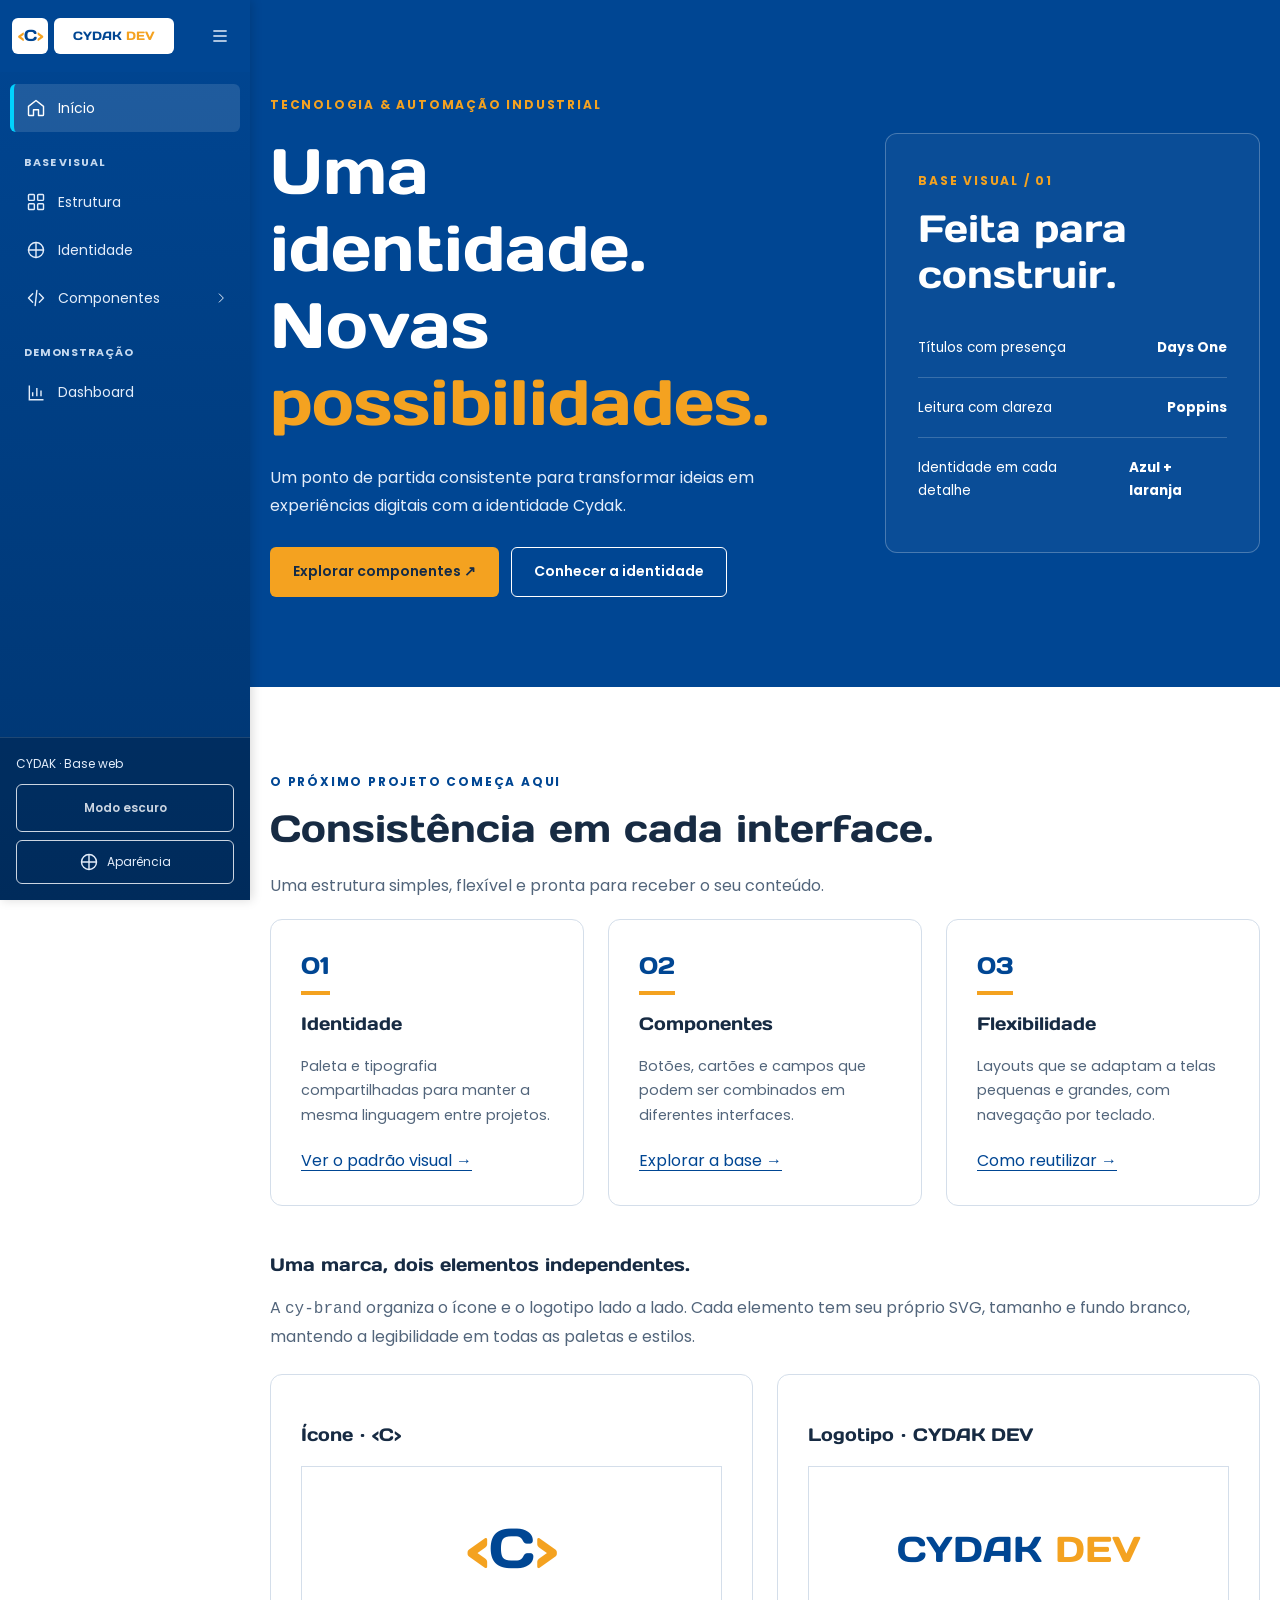
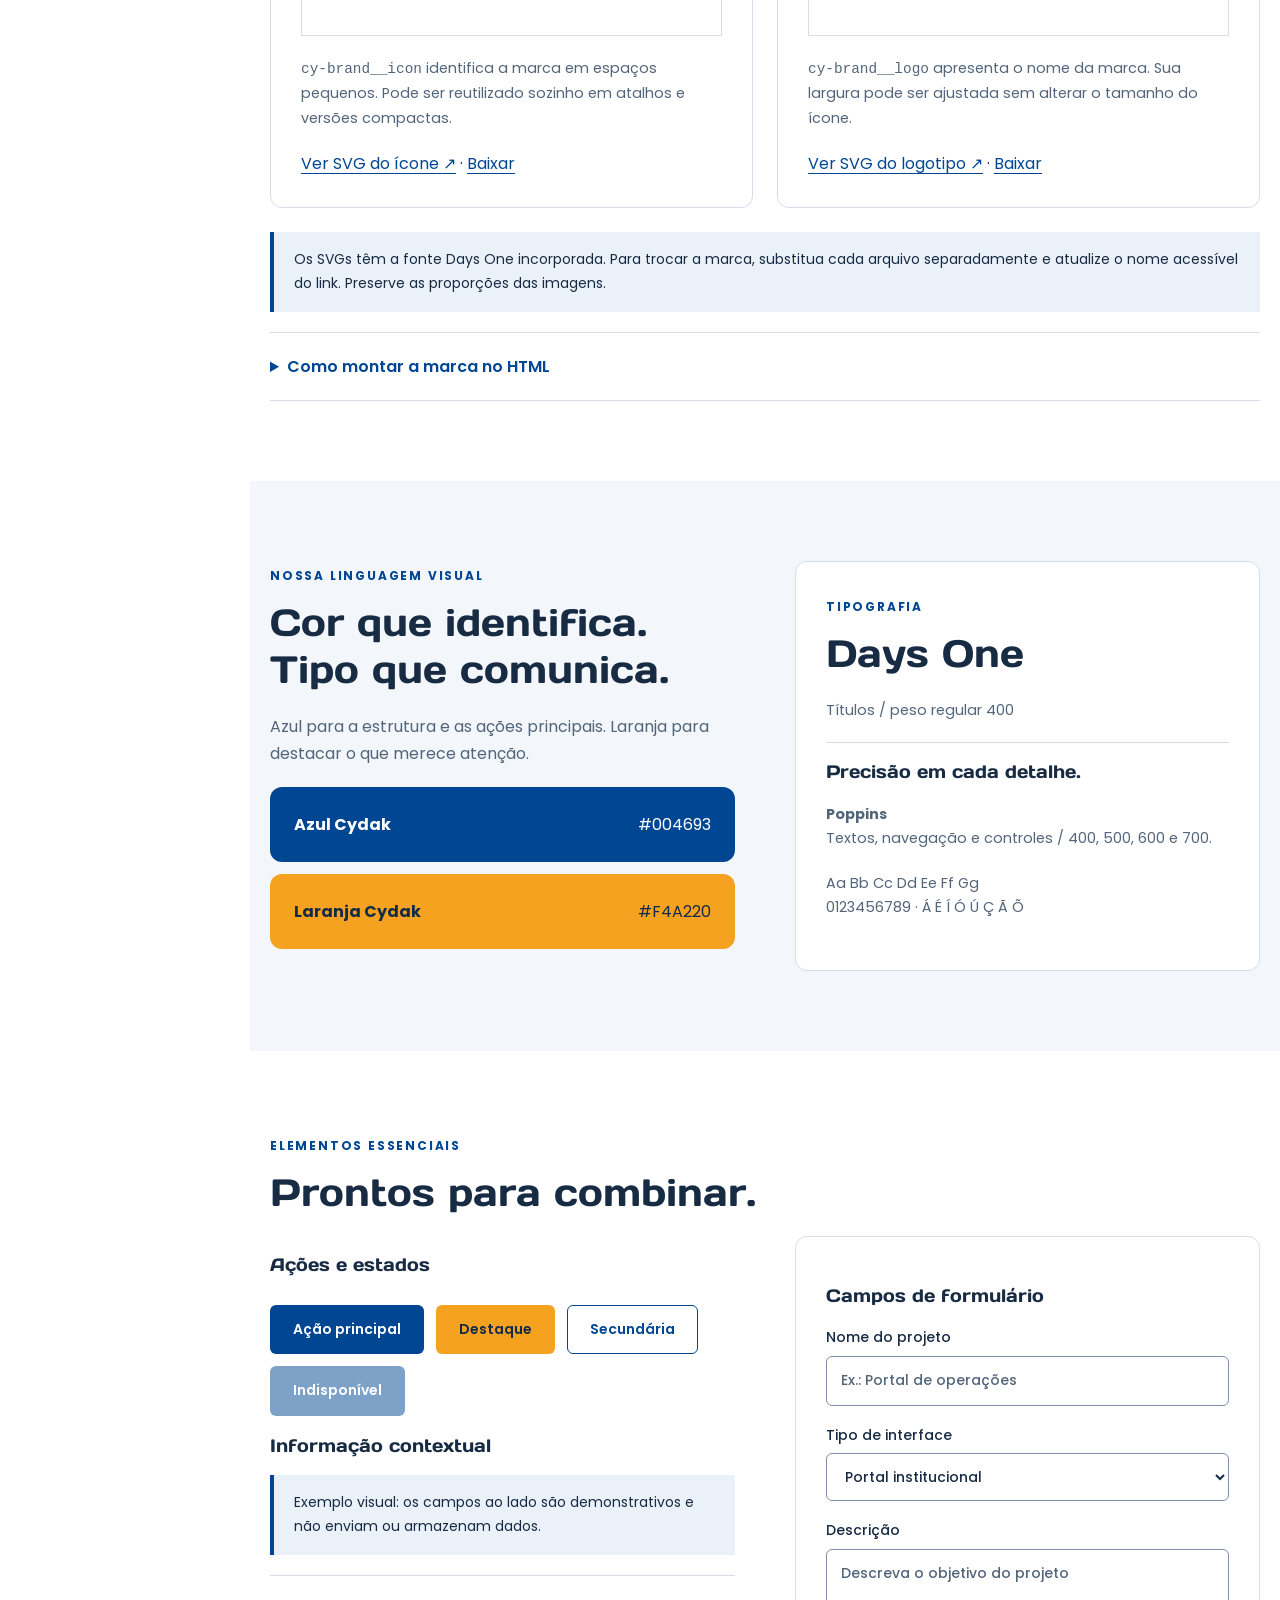
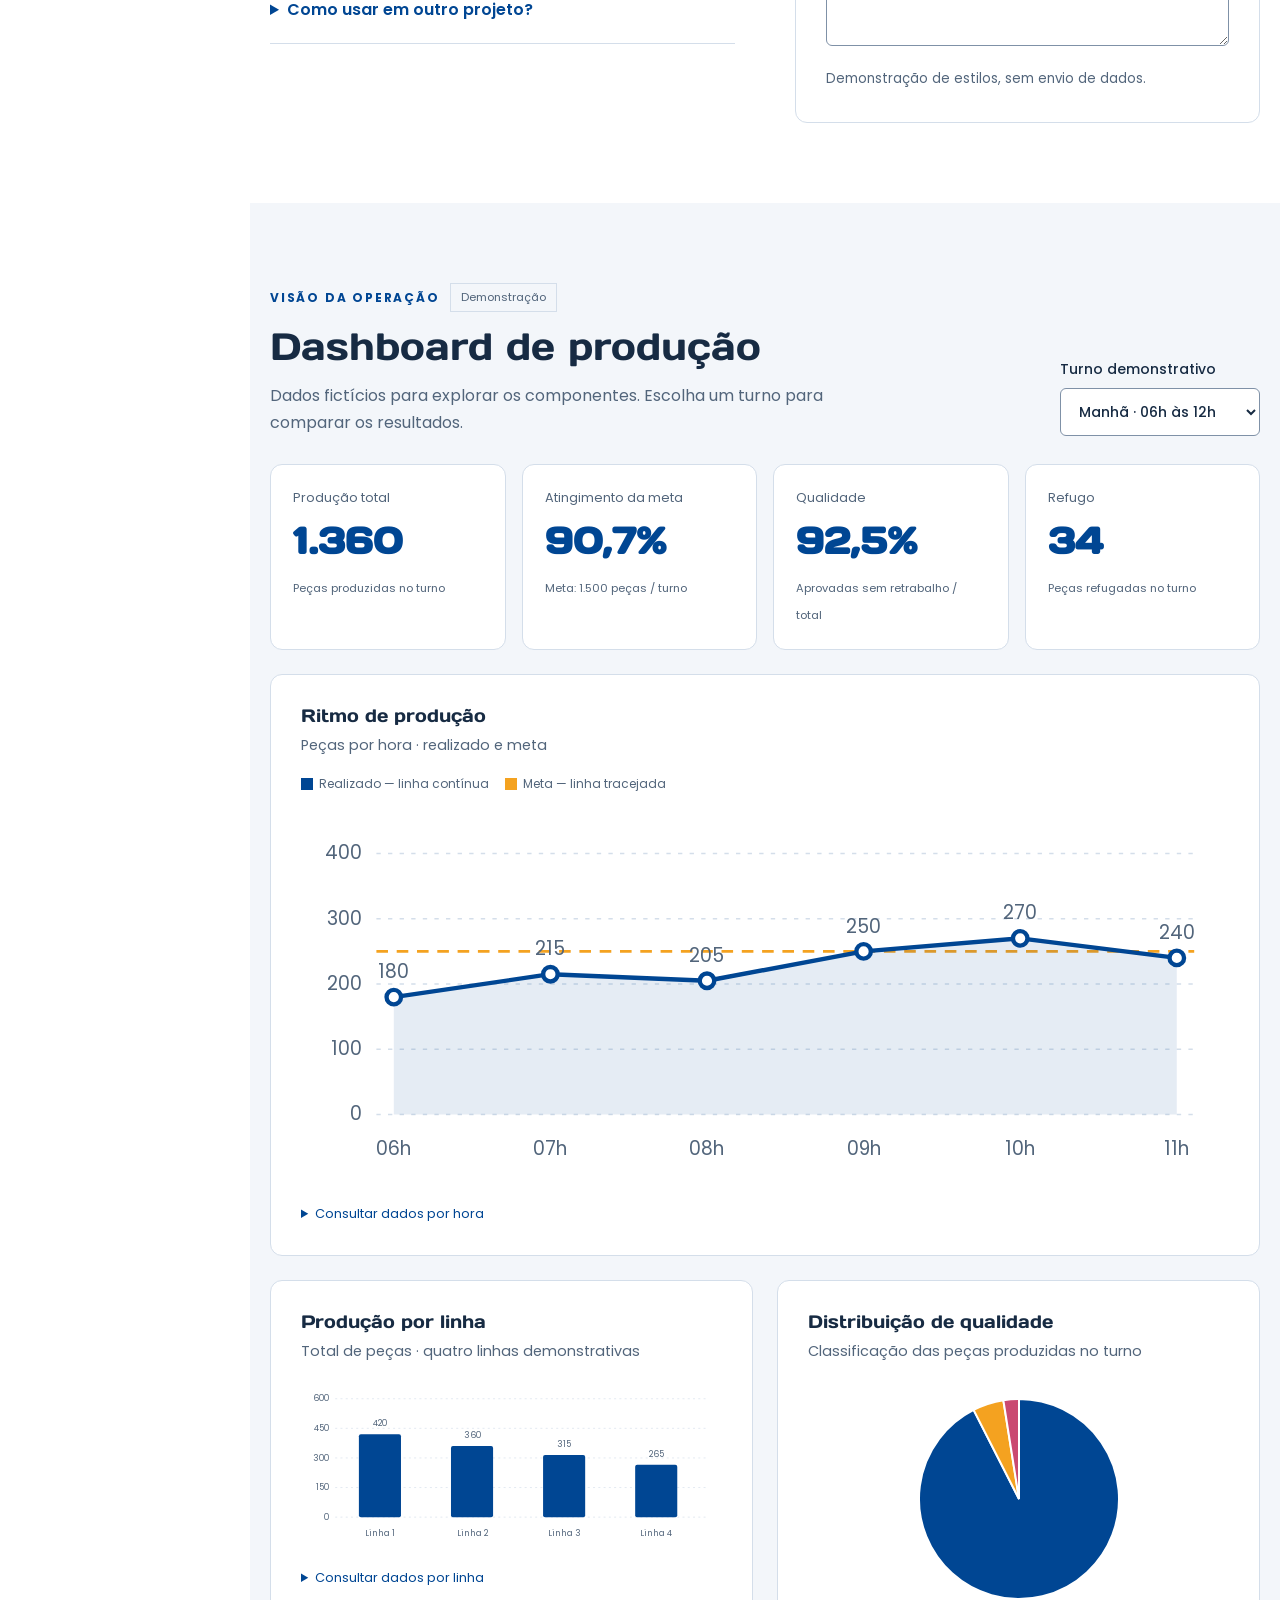
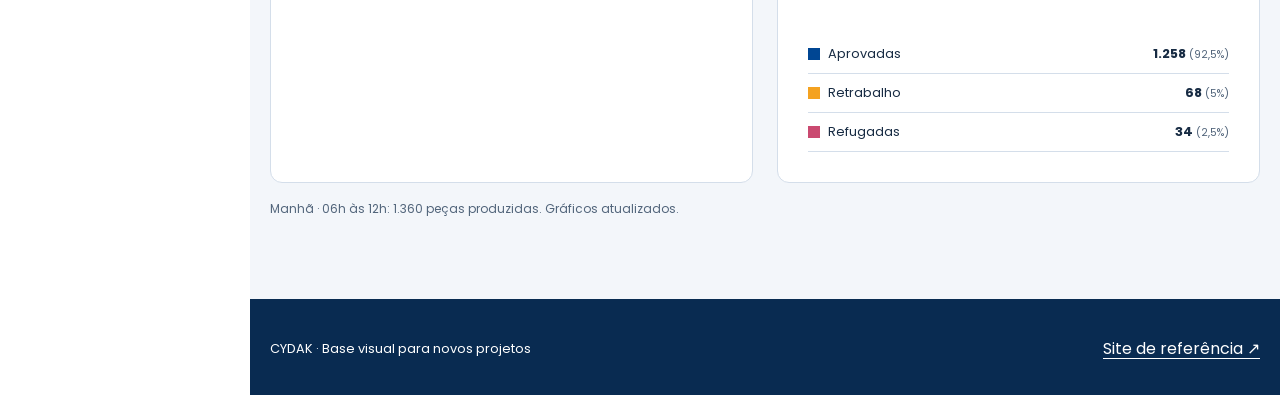
==== index.html @ 8211b90e "Criada estrutura base para os projetos" ====
<!doctype html>
<html lang="pt-BR">
<head>
  <meta charset="utf-8">
  <meta name="viewport" content="width=device-width, initial-scale=1">
  <meta name="description" content="Base visual reutilizável para projetos Cydak: cores, tipografia e componentes.">
  <title>CYDAK | Base para novos projetos</title>
  <script src="assets/js/theme.js"></script>
  <script src="assets/js/appearance.js"></script>
  <link rel="stylesheet" href="assets/css/cydak.css">
  <link rel="stylesheet" href="assets/css/sidebar.css">
  <link rel="stylesheet" href="assets/css/appearance.css">
  <link rel="stylesheet" href="assets/css/visual-styles.css">
  <link rel="stylesheet" href="assets/css/dashboard.css">
  <script src="assets/js/sidebar.js" defer></script>
  <script src="assets/js/dashboard.js" defer></script>
</head>
<body>
  <a class="cy-skip" href="#conteudo">Ir para o conteúdo</a>
  <div class="cy-app">
  <aside class="cy-sidebar" aria-label="Menu lateral">
    <div class="cy-sidebar__brand"><a class="cy-brand" href="#conteudo" aria-label="Cydak Dev — início"><span class="cy-brand__icon"><img src="assets/brand/icone-c.svg" alt="" width="512" height="512"></span><span class="cy-brand__logo"><img src="assets/brand/cydak-dev.svg" alt="" width="1000" height="180"></span></a><button class="cy-sidebar__toggle" type="button" aria-controls="menu-lateral" aria-expanded="true" aria-label="Recolher menu" title="Recolher menu" hidden><svg class="cy-sidebar__icon" viewBox="0 0 24 24" fill="none" stroke="currentColor" stroke-width="2" aria-hidden="true"><path d="M4 6h16M4 12h16M4 18h16"/></svg></button></div>
    <nav class="cy-sidebar__nav" id="menu-lateral" aria-label="Navegação principal"><a class="cy-sidebar__link" href="#conteudo" title="Início"><svg class="cy-sidebar__icon" viewBox="0 0 24 24" fill="none" stroke="currentColor" stroke-width="1.7" stroke-linecap="round" stroke-linejoin="round" aria-hidden="true"><path d="m3 10 9-7 9 7v10a1 1 0 0 1-1 1h-5v-7H9v7H4a1 1 0 0 1-1-1Z"/></svg><span class="cy-sidebar__label">Início</span></a><p class="cy-sidebar__section">Base visual</p><a class="cy-sidebar__link" href="#estrutura" title="Estrutura"><svg class="cy-sidebar__icon" viewBox="0 0 24 24" fill="none" stroke="currentColor" stroke-width="1.7" stroke-linecap="round" stroke-linejoin="round" aria-hidden="true"><rect x="3" y="3" width="7" height="7" rx="1"/><rect x="14" y="3" width="7" height="7" rx="1"/><rect x="3" y="14" width="7" height="7" rx="1"/><rect x="14" y="14" width="7" height="7" rx="1"/></svg><span class="cy-sidebar__label">Estrutura</span></a><a class="cy-sidebar__link" href="#identidade" title="Identidade"><svg class="cy-sidebar__icon" viewBox="0 0 24 24" fill="none" stroke="currentColor" stroke-width="1.7" stroke-linecap="round" stroke-linejoin="round" aria-hidden="true"><circle cx="12" cy="12" r="9"/><path d="M12 3v18M3 12h18"/></svg><span class="cy-sidebar__label">Identidade</span></a><details class="cy-sidebar__group"><summary title="Componentes"><svg class="cy-sidebar__icon" viewBox="0 0 24 24" fill="none" stroke="currentColor" stroke-width="1.7" stroke-linecap="round" stroke-linejoin="round" aria-hidden="true"><path d="m8 7-5 5 5 5m8-10 5 5-5 5m-3-14-2 18"/></svg><span class="cy-sidebar__label">Componentes</span><svg class="cy-sidebar__icon" viewBox="0 0 24 24" fill="none" stroke="currentColor" stroke-width="1.7" stroke-linecap="round" stroke-linejoin="round" aria-hidden="true"><path d="m9 5 7 7-7 7"/></svg></summary><div class="cy-sidebar__submenu"><a class="cy-sidebar__link" href="#componentes" title="Visão geral"><svg class="cy-sidebar__icon" viewBox="0 0 24 24" fill="none" stroke="currentColor" stroke-width="1.7" stroke-linecap="round" stroke-linejoin="round" aria-hidden="true"><rect x="3" y="3" width="7" height="7" rx="1"/><rect x="14" y="3" width="7" height="7" rx="1"/><rect x="3" y="14" width="7" height="7" rx="1"/><rect x="14" y="14" width="7" height="7" rx="1"/></svg><span class="cy-sidebar__label">Visão geral</span></a><a class="cy-sidebar__link" href="#uso" title="Como reutilizar"><svg class="cy-sidebar__icon" viewBox="0 0 24 24" fill="none" stroke="currentColor" stroke-width="1.7" stroke-linecap="round" stroke-linejoin="round" aria-hidden="true"><path d="M12 5v16M3 3l9 2 9-2v16l-9 2-9-2Z"/></svg><span class="cy-sidebar__label">Como reutilizar</span></a></div></details><p class="cy-sidebar__section">Demonstração</p><a class="cy-sidebar__link" href="#dashboard" title="Dashboard"><svg class="cy-sidebar__icon" viewBox="0 0 24 24" fill="none" stroke="currentColor" stroke-width="1.7" aria-hidden="true"><path d="M4 3v17h17M8 16v-5m5 5V6m5 10V9"/></svg><span class="cy-sidebar__label">Dashboard</span></a></nav>
    <div class="cy-sidebar__footer"><span class="cy-sidebar__caption">CYDAK · Base web</span><button class="cy-button cy-button--outline cy-theme-toggle" type="button" data-theme-toggle hidden>Modo escuro</button><button class="cy-appearance-open" type="button" data-appearance-open aria-haspopup="dialog" aria-controls="aparencia" aria-label="Personalizar aparência" title="Personalizar aparência" hidden><svg class="cy-sidebar__icon" viewBox="0 0 24 24" fill="none" stroke="currentColor" stroke-width="1.7" aria-hidden="true"><circle cx="12" cy="12" r="9"/><path d="M12 3v18M3 12h18"/></svg><span>Aparência</span></button></div>
  </aside>
  <div class="cy-app__content">
  <main id="conteudo">


    <section class="cy-hero" aria-labelledby="titulo">
      <div class="cy-container cy-hero__grid">
        <div>
          <span class="cy-eyebrow">Tecnologia &amp; automação industrial</span>
          <h1 id="titulo">Uma identidade.<br>Novas <span class="cy-hero__accent">possibilidades.</span></h1>
          <p>Um ponto de partida consistente para transformar ideias em experiências digitais com a identidade Cydak.</p>
          <div class="cy-actions"><a class="cy-button cy-button--accent" href="#componentes">Explorar componentes <span aria-hidden="true">&nbsp;↗</span></a><a class="cy-button cy-button--outline" href="#identidade">Conhecer a identidade</a></div>
        </div>
        <aside class="cy-panel" aria-label="Resumo da base visual">
          <span class="cy-eyebrow">Base visual / 01</span>
          <h2>Feita para<br>construir.</h2>
          <div class="cy-panel__row"><span>Títulos com presença</span><strong>Days One</strong></div>
          <div class="cy-panel__row"><span>Leitura com clareza</span><strong>Poppins</strong></div>
          <div class="cy-panel__row"><span>Identidade em cada detalhe</span><strong>Azul + laranja</strong></div>
        </aside>
      </div>
    </section>
    <section class="cy-section" id="estrutura" aria-labelledby="estrutura-titulo">
      <div class="cy-container">
        <span class="cy-eyebrow">O próximo projeto começa aqui</span>
        <h2 id="estrutura-titulo">Consistência em cada interface.</h2>
        <p class="cy-muted">Uma estrutura simples, flexível e pronta para receber o seu conteúdo.</p>
        <div class="cy-grid">
          <article class="cy-card"><span class="cy-card__index">01</span><h3>Identidade</h3><p>Paleta e tipografia compartilhadas para manter a mesma linguagem entre projetos.</p><a href="#identidade">Ver o padrão visual →</a></article>
          <article class="cy-card"><span class="cy-card__index">02</span><h3>Componentes</h3><p>Botões, cartões e campos que podem ser combinados em diferentes interfaces.</p><a href="#componentes">Explorar a base →</a></article>
          <article class="cy-card"><span class="cy-card__index">03</span><h3>Flexibilidade</h3><p>Layouts que se adaptam a telas pequenas e grandes, com navegação por teclado.</p><a href="#uso">Como reutilizar →</a></article>
        </div>
        <div class="cy-brand-guide" aria-labelledby="marca-estrutura-titulo">
          <h3 id="marca-estrutura-titulo">Uma marca, dois elementos independentes.</h3>
          <p class="cy-muted">A <code>cy-brand</code> organiza o ícone e o logotipo lado a lado. Cada elemento tem seu próprio SVG, tamanho e fundo branco, mantendo a legibilidade em todas as paletas e estilos.</p>
          <div class="cy-brand-guide__grid">
            <article class="cy-card"><h3>Ícone · &lt;C&gt;</h3><div class="cy-brand-guide__preview"><img class="cy-brand-guide__icon" src="assets/brand/icone-c.svg" alt="Ícone Cydak: letra C azul entre sinais angulares laranja" width="512" height="512" loading="lazy"></div><p><code>cy-brand__icon</code> identifica a marca em espaços pequenos. Pode ser reutilizado sozinho em atalhos e versões compactas.</p><a href="assets/brand/icone-c.svg" target="_blank" rel="noopener">Ver SVG do ícone ↗</a> · <a href="assets/brand/icone-c.svg" download>Baixar</a></article>
            <article class="cy-card"><h3>Logotipo · CYDAK DEV</h3><div class="cy-brand-guide__preview"><img class="cy-brand-guide__logo" src="assets/brand/cydak-dev.svg" alt="Logotipo CYDAK em azul e DEV em laranja" width="1000" height="180" loading="lazy"></div><p><code>cy-brand__logo</code> apresenta o nome da marca. Sua largura pode ser ajustada sem alterar o tamanho do ícone.</p><a href="assets/brand/cydak-dev.svg" target="_blank" rel="noopener">Ver SVG do logotipo ↗</a> · <a href="assets/brand/cydak-dev.svg" download>Baixar</a></article>
          </div>
          <p class="cy-note">Os SVGs têm a fonte Days One incorporada. Para trocar a marca, substitua cada arquivo separadamente e atualize o nome acessível do link. Preserve as proporções das imagens.</p>
          <details class="cy-details"><summary>Como montar a marca no HTML</summary><pre class="cy-brand-guide__code"><code>&lt;a class="cy-brand" href="#conteudo" aria-label="Cydak Dev — início"&gt;
  &lt;span class="cy-brand__icon"&gt;
    &lt;img src="assets/brand/icone-c.svg" alt="" width="512" height="512"&gt;
  &lt;/span&gt;
  &lt;span class="cy-brand__logo"&gt;
    &lt;img src="assets/brand/cydak-dev.svg" alt="" width="1000" height="180"&gt;
  &lt;/span&gt;
&lt;/a&gt;</code></pre></details>
        </div>
      </div>
    </section>
    <section class="cy-section cy-section--soft" id="identidade" aria-labelledby="identidade-titulo">
      <div class="cy-container cy-split">
        <div><span class="cy-eyebrow">Nossa linguagem visual</span><h2 id="identidade-titulo">Cor que identifica.<br>Tipo que comunica.</h2><p class="cy-muted">Azul para a estrutura e as ações principais. Laranja para destacar o que merece atenção.</p><div class="cy-swatch cy-swatch--blue"><strong>Azul Cydak</strong><span>#004693</span></div><div class="cy-swatch cy-swatch--orange"><strong>Laranja Cydak</strong><span>#F4A220</span></div></div>
        <div class="cy-card"><span class="cy-eyebrow">Tipografia</span><h2>Days One</h2><p>Títulos / peso regular 400</p><hr><h3>Precisão em cada detalhe.</h3><p><strong>Poppins</strong><br>Textos, navegação e controles / 400, 500, 600 e 700.</p><p>Aa Bb Cc Dd Ee Ff Gg<br>0123456789 · Á É Í Ó Ú Ç Ã Õ</p></div>
      </div>
    </section>
    <section class="cy-section" id="componentes" aria-labelledby="componentes-titulo">
      <div class="cy-container"><span class="cy-eyebrow">Elementos essenciais</span><h2 id="componentes-titulo">Prontos para combinar.</h2>
        <div class="cy-split">
          <div><h3>Ações e estados</h3><div class="cy-actions"><a class="cy-button" href="#uso">Ação principal</a><a class="cy-button cy-button--accent" href="#uso">Destaque</a><a class="cy-button cy-button--outline" href="#uso">Secundária</a><button class="cy-button" type="button" disabled>Indisponível</button></div><h3>Informação contextual</h3><p class="cy-note">Exemplo visual: os campos ao lado são demonstrativos e não enviam ou armazenam dados.</p><details class="cy-details" id="uso"><summary>Como usar em outro projeto?</summary><p>Copie a pasta assets e vincule cydak.css no HTML. Reutilize os componentes desta página e ajuste os tokens no início do CSS. Consulte o README para detalhes.</p></details></div>
          <div class="cy-card"><h3>Campos de formulário</h3><label class="cy-field" for="nome">Nome do projeto<input class="cy-input" id="nome" name="nome" placeholder="Ex.: Portal de operações" aria-describedby="aviso-campos"></label><label class="cy-field" for="tipo">Tipo de interface<select class="cy-input" id="tipo" name="tipo"><option>Portal institucional</option><option>Painel de operações</option><option>Sistema interno</option></select></label><label class="cy-field" for="descricao">Descrição<textarea class="cy-input" id="descricao" name="descricao" rows="3" placeholder="Descreva o objetivo do projeto"></textarea></label><small id="aviso-campos" class="cy-muted">Demonstração de estilos, sem envio de dados.</small></div>
        </div>
      </div>
    </section>
    <section class="cy-section cy-dashboard" id="dashboard" data-dashboard aria-labelledby="dashboard-titulo">
      <div class="cy-container">
        <div class="cy-dashboard__heading">
          <div><span class="cy-eyebrow">Visão da operação</span><span class="cy-dashboard__badge">Demonstração</span><h2 id="dashboard-titulo">Dashboard de produção</h2><p class="cy-muted">Dados fictícios para explorar os componentes. Escolha um turno para comparar os resultados.</p></div>
          <label class="cy-field cy-dashboard__filter" for="dashboard-turno">Turno demonstrativo<select class="cy-input" id="dashboard-turno"><option value="morning">Manhã · 06h às 12h</option><option value="afternoon">Tarde · 12h às 18h</option><option value="night">Noite · 18h às 00h</option></select></label>
        </div>
        <noscript><p class="cy-note">Ative o JavaScript para visualizar os indicadores e gráficos demonstrativos.</p></noscript>
        <div class="cy-dashboard__kpis">
          <article class="cy-card cy-kpi"><span class="cy-kpi__label">Produção total</span><strong data-kpi="production">—</strong><small>Peças produzidas no turno</small></article>
          <article class="cy-card cy-kpi"><span class="cy-kpi__label">Atingimento da meta</span><strong data-kpi="target">—</strong><small>Meta: 1.500 peças / turno</small></article>
          <article class="cy-card cy-kpi"><span class="cy-kpi__label">Qualidade</span><strong data-kpi="quality">—</strong><small>Aprovadas sem retrabalho / total</small></article>
          <article class="cy-card cy-kpi"><span class="cy-kpi__label">Refugo</span><strong data-kpi="rejected">—</strong><small>Peças refugadas no turno</small></article>
        </div>
        <div class="cy-dashboard__charts">
          <article class="cy-card cy-chart cy-chart--wide" aria-labelledby="grafico-linha-titulo"><h3 id="grafico-linha-titulo">Ritmo de produção</h3><p class="cy-chart__subtitle">Peças por hora · realizado e meta</p><div class="cy-chart__legend"><span><i class="cy-chart__key" aria-hidden="true"></i>Realizado — linha contínua</span><span><i class="cy-chart__key cy-chart__key--1" aria-hidden="true"></i>Meta — linha tracejada</span></div><div class="cy-chart__canvas" data-chart="line"></div><details><summary>Consultar dados por hora</summary><div class="cy-chart__table" data-table="line"></div></details></article>
          <article class="cy-card cy-chart" aria-labelledby="grafico-barra-titulo"><h3 id="grafico-barra-titulo">Produção por linha</h3><p class="cy-chart__subtitle">Total de peças · quatro linhas demonstrativas</p><div class="cy-chart__canvas" data-chart="bar"></div><details><summary>Consultar dados por linha</summary><div class="cy-chart__table" data-table="bar"></div></details></article>
          <article class="cy-card cy-chart" aria-labelledby="grafico-pizza-titulo"><h3 id="grafico-pizza-titulo">Distribuição de qualidade</h3><p class="cy-chart__subtitle">Classificação das peças produzidas no turno</p><div class="cy-chart__canvas cy-chart__pie" data-chart="pie"></div><ul class="cy-chart__pie-legend" data-pie-legend></ul></article>
        </div>
        <p class="cy-dashboard__status" data-dashboard-status role="status" aria-live="polite"></p>
      </div>
    </section>
  </main>
  <footer class="cy-footer"><div class="cy-container cy-footer__inner"><p>CYDAK · Base visual para novos projetos</p><a href="https://cydak.com.br/">Site de referência ↗</a></div></footer>
  </div>
  </div>
</body>
</html>
---- assets/css/cydak.css ----
@import url('https://fonts.googleapis.com/css2?family=Days+One&family=Poppins:wght@400;500;600;700&display=swap');

/* Identidade compartilhada: ajuste os tokens para personalizar todo o projeto. */
:root {
  --cy-blue: #004693;
  --cy-orange: #F4A220;
  --cy-blue-dark: #003570;
  --cy-ink: #172b43;
  --cy-muted: #52657b;
  --cy-surface: #f3f6fa;
  --cy-white: #fff;
  --cy-border: #d4deea;
  --cy-title: 'Days One', sans-serif;
  --cy-text: 'Poppins', sans-serif;
  --cy-radius: 12px;
  --cy-width: 1160px;
}
*, *::before, *::after { box-sizing: border-box; }
html { scroll-behavior: smooth; scroll-padding-top: 24px; }
body { margin: 0; color: var(--cy-ink); background: var(--cy-white); font: 400 1rem/1.7 var(--cy-text); }
h1, h2, h3 { font-family: var(--cy-title); font-weight: 400; line-height: 1.2; text-wrap: balance; }
h1 { font-size: clamp(2.2rem, 5vw, 4.3rem); margin: 16px 0 24px; }
h2 { font-size: clamp(1.7rem, 3vw, 2.7rem); margin: 12px 0 20px; }
h3 { font-size: 1.15rem; }
p { margin: 0 0 20px; }
a { color: var(--cy-blue); text-underline-offset: 4px; }
button, input, select, textarea { font: inherit; }
:focus-visible { outline: 3px solid var(--cy-blue); outline-offset: 4px; }
.cy-hero :focus-visible, .cy-footer :focus-visible { outline-color: var(--cy-orange); }
.cy-container { width: min(var(--cy-width), calc(100% - 40px)); margin-inline: auto; }
.cy-section { padding-block: 80px; }
.cy-section--soft { background: var(--cy-surface); }
.cy-eyebrow { color: var(--cy-blue); text-transform: uppercase; letter-spacing: .15em; font-size: .75rem; font-weight: 700; }
.cy-muted { color: var(--cy-muted); }
.cy-header { border-bottom: 1px solid var(--cy-border); }
.cy-header__inner { display: flex; align-items: center; justify-content: space-between; gap: 24px; padding-block: 22px; }
.cy-brand { text-decoration: none; }

.cy-nav { display: flex; gap: 26px; flex-wrap: wrap; }
.cy-nav a { text-decoration: none; font-size: .875rem; font-weight: 500; }
.cy-nav a:hover { text-decoration: underline; }
.cy-hero { background: var(--cy-blue); color: white; padding-block: 90px; overflow: hidden; }
.cy-hero__grid { display: grid; grid-template-columns: 1.45fr 1fr; gap: 72px; align-items: center; }
.cy-hero .cy-eyebrow { color: var(--cy-orange); }
.cy-hero p { color: #e3edfa; max-width: 570px; }
.cy-hero__accent { color: var(--cy-orange); }
.cy-actions { display: flex; gap: 12px; flex-wrap: wrap; align-items: center; margin-top: 28px; }
.cy-button { display: inline-flex; align-items: center; justify-content: center; min-height: 48px; padding: 12px 22px; border: 1px solid transparent; border-radius: 6px; background: var(--cy-blue); color: white; text-decoration: none; font-weight: 600; font-size: .875rem; cursor: pointer; transition: background .15s; }
.cy-button:hover { background: var(--cy-blue-dark); }
.cy-button--accent { background: var(--cy-orange); color: #142b47; }
.cy-button--accent:hover { background: #ffb743; }
.cy-button--outline { border-color: currentColor; background: transparent; color: var(--cy-blue); }
.cy-button--outline:hover { background: #eaf1f9; }
.cy-hero .cy-button--outline { color: white; }
.cy-hero .cy-button--outline:hover { background: #ffffff18; }
.cy-button:disabled { opacity: .5; cursor: not-allowed; }
.cy-panel { border: 1px solid #ffffff40; background: #ffffff0a; border-radius: var(--cy-radius); padding: 32px; }
.cy-panel__row { display: flex; justify-content: space-between; gap: 16px; padding-block: 18px; border-bottom: 1px solid #ffffff30; font-size: .85rem; }
.cy-panel__row:last-child { border-bottom: 0; }
.cy-panel__number { font: 400 3rem var(--cy-title); color: var(--cy-orange); }
.cy-grid { display: grid; grid-template-columns: repeat(3, minmax(0, 1fr)); gap: 24px; }
.cy-card { padding: 30px; border: 1px solid var(--cy-border); border-radius: var(--cy-radius); background: white; }
.cy-card__index { font: 400 1.5rem var(--cy-title); color: var(--cy-blue); display: inline-block; border-bottom: 4px solid var(--cy-orange); padding-bottom: 10px; }
.cy-card p { font-size: .9rem; color: var(--cy-muted); }
.cy-split { display: grid; grid-template-columns: 1fr 1fr; gap: 60px; }
.cy-swatch { padding: 24px; border-radius: var(--cy-radius); margin-bottom: 12px; display: flex; justify-content: space-between; gap: 12px; }
.cy-swatch--blue { background: var(--cy-blue); color: white; }
.cy-swatch--orange { background: var(--cy-orange); color: #142b47; }
.cy-field { display: grid; gap: 6px; margin-bottom: 18px; font-size: .875rem; font-weight: 500; }
.cy-input { width: 100%; padding: 12px 14px; border: 1px solid #7f91a7; border-radius: 6px; background: white; color: var(--cy-ink); min-height: 48px; }
.cy-input:disabled { background: var(--cy-surface); }
.cy-note { padding: 16px 20px; border-left: 4px solid var(--cy-blue); background: #eaf1f9; font-size: .875rem; }
.cy-details { border-block: 1px solid var(--cy-border); padding-block: 20px; }
.cy-details summary { cursor: pointer; font-weight: 600; color: var(--cy-blue); }
.cy-details p { padding-top: 16px; }
.cy-footer { background: #092b51; color: white; padding-block: 36px; }
.cy-footer__inner { display: flex; justify-content: space-between; align-items: center; gap: 20px; flex-wrap: wrap; }
.cy-footer a { color: white; }
.cy-footer p { margin: 0; font-size: .8rem; }
.cy-skip { position: absolute; top: -100px; left: 16px; z-index: 10; background: white; padding: 12px; }
.cy-skip:focus { top: 12px; }
@media (max-width: 800px) {
  .cy-hero__grid, .cy-split { grid-template-columns: 1fr; gap: 32px; }
  .cy-grid { grid-template-columns: 1fr; }
  .cy-header__inner { align-items: flex-start; flex-direction: column; gap: 14px; }
  .cy-nav { gap: 18px; }
  .cy-section, .cy-hero { padding-block: 52px; }
}
@media (prefers-reduced-motion: reduce) {
  html { scroll-behavior: auto; }
  *, *::before, *::after { transition: none !important; }
}

/* Marca Days One local e temas claro/escuro. */
@font-face { font-family: 'Days One'; src: url('../brand/days-one.font') format('truetype'); font-weight: 400; font-style: normal; font-display: swap; }
:root { color-scheme: light; --cy-background: #fff; --cy-card-background: #fff; --cy-link: #004693; --cy-note-background: #eaf1f9; --cy-control-border: #7f91a7; }
:root[data-theme="dark"] { color-scheme: dark; --cy-background: #0c1624; --cy-card-background: #142235; --cy-surface: #101c2c; --cy-ink: #eef4fc; --cy-muted: #b5c4d7; --cy-border: #34465d; --cy-link: #91c4ff; --cy-note-background: #1a304c; --cy-control-border: #8195ae; }
@media (prefers-color-scheme: dark) {
  :root:not([data-theme]) { color-scheme: dark; --cy-background: #0c1624; --cy-card-background: #142235; --cy-surface: #101c2c; --cy-ink: #eef4fc; --cy-muted: #b5c4d7; --cy-border: #34465d; --cy-link: #91c4ff; --cy-note-background: #1a304c; --cy-control-border: #8195ae; }
}
body { background: var(--cy-background); }
a, .cy-eyebrow, .cy-card__index, .cy-details summary { color: var(--cy-link); }
:focus-visible { outline-color: var(--cy-link); }
.cy-card, .cy-input { background: var(--cy-card-background); }
.cy-input { border-color: var(--cy-control-border); }
.cy-input::placeholder { color: var(--cy-muted); opacity: 1; }
.cy-note { background: var(--cy-note-background); border-color: var(--cy-link); }
.cy-button { color: white; }
.cy-button--accent { color: #142b47; }
.cy-button--outline { color: var(--cy-link); }
.cy-button--outline:hover { background: var(--cy-note-background); }
.cy-skip { background: var(--cy-card-background); }
.cy-brand { display: inline-flex; align-items: center; gap: 10px; flex: none; }
.cy-brand__icon, .cy-brand__logo { display: flex; align-items: center; justify-content: center; background: #fff; border-radius: 6px; flex: none; }
.cy-brand__icon { width: 48px; height: 48px; }
.cy-brand__logo { width: 170px; min-height: 48px; padding: 6px 10px; }
.cy-brand img { display: block; width: 100%; height: auto; }
.cy-brand-guide { margin-top: 48px; }
.cy-brand-guide__grid { display: grid; grid-template-columns: repeat(2, minmax(0, 1fr)); gap: 24px; margin-block: 24px; }
.cy-brand-guide__preview { display: flex; align-items: center; justify-content: center; min-height: 170px; padding: 20px; background: #fff; border: 1px solid #d4deea; margin-block: 20px; }
.cy-brand-guide__icon { width: 128px; height: auto; max-width: 100%; }
.cy-brand-guide__logo { width: 320px; height: auto; max-width: 100%; }
.cy-brand-guide__code { overflow-x: auto; padding: 20px; background: var(--cy-surface); font-size: .8rem; }
@media (max-width: 900px) { .cy-brand-guide__grid { grid-template-columns: 1fr; } }
.cy-theme-toggle { white-space: nowrap; }
.cy-theme-toggle[hidden] { display: none; }
.cy-header__inner { flex-wrap: wrap; }
hr { border: 0; border-top: 1px solid var(--cy-border); }
@media (max-width: 800px) {
  .cy-header__inner { flex-direction: row; align-items: center; gap: 16px; }
  .cy-nav { order: 3; width: 100%; }
}
@media (max-width: 420px) {
  .cy-brand { gap: 6px; }
  .cy-brand__icon { width: 40px; height: 40px; }
  .cy-brand__logo { width: 140px; min-height: 40px; }
  .cy-theme-toggle { padding-inline: 10px; font-size: .75rem; }
}
---- assets/css/sidebar.css ----
/* Navegação inspirada no MES_CYDAK; independente de Blazor e Bootstrap. */
.cy-app { display: flex; min-height: 100vh; }
.cy-app__content { flex: 1; min-width: 0; }
.cy-sidebar { flex: 0 0 250px; width: 250px; height: 100vh; height: 100dvh; position: sticky; top: 0; display: flex; flex-direction: column; background: linear-gradient(180deg, #004693, #003570); color: #e3edfa; box-shadow: 2px 0 10px #00000026; z-index: 5; transition: width .3s ease, flex-basis .3s ease; }
.cy-sidebar__brand { display: flex; align-items: center; justify-content: space-between; gap: 8px; padding: 12px; min-height: 72px; background: #004693; }
.cy-sidebar .cy-brand { gap: 6px; }
.cy-sidebar .cy-brand__icon { width: 36px; height: 36px; }
.cy-sidebar .cy-brand__logo { width: 120px; min-height: 36px; padding: 6px; }
.cy-sidebar__toggle { display: grid; place-items: center; flex: none; width: 36px; height: 40px; padding: 0; background: transparent; color: #e3edfa; border: 0; border-radius: 6px; cursor: pointer; }
.cy-sidebar__toggle[hidden] { display: none; }
.cy-sidebar :focus-visible { outline: 2px solid #00d2ff; outline-offset: -2px; }
.cy-sidebar__nav { flex: 1; min-height: 0; overflow: auto; padding: 12px 10px; }
.cy-sidebar__section { margin: 22px 14px 6px; color: #c5d9ef; font-size: .68rem; font-weight: 700; letter-spacing: .08em; text-transform: uppercase; }
.cy-sidebar__link, .cy-sidebar__group > summary { display: flex; align-items: center; gap: 12px; min-height: 48px; padding: 12px; border-left: 4px solid transparent; border-radius: 6px; color: #e3edfa; font-size: .875rem; line-height: 1.5; text-decoration: none; cursor: pointer; overflow-wrap: anywhere; }
.cy-sidebar__link:hover, .cy-sidebar__group > summary:hover, .cy-sidebar__toggle:hover { color: #fff; background: #ffffff0d; }
.cy-sidebar__link[aria-current] { background: #ffffff1f; border-left-color: #00d2ff; color: #fff; }
.cy-sidebar__icon { width: 20px; height: 20px; flex: 0 0 20px; }
.cy-sidebar__group > summary { list-style: none; }
.cy-sidebar__group > summary::-webkit-details-marker { display: none; }
.cy-sidebar__group > summary > svg:last-child { margin-left: auto; width: 14px; flex-basis: 14px; transition: transform .2s; }
.cy-sidebar__group[open] > summary > svg:last-child { transform: rotate(90deg); }
.cy-sidebar__submenu { margin-left: 16px; border-left: 1px solid #ffffff26; }
.cy-sidebar__footer { padding: 16px; border-top: 1px solid #ffffff1f; background: #0000002e; }
.cy-sidebar__caption { display: block; margin-bottom: 10px; font-size: .75rem; }
.cy-sidebar .cy-theme-toggle { width: 100%; color: #cbd5e1; font-size: .75rem; padding: 8px; }
.cy-sidebar .cy-theme-toggle:hover { background: #ffffff0d; }
@media (min-width: 641px) {
  .cy-sidebar--collapsed { width: 60px; flex-basis: 60px; }
  .cy-sidebar--collapsed .cy-sidebar__brand { padding: 12px; }
  .cy-sidebar--collapsed .cy-brand, .cy-sidebar--collapsed .cy-sidebar__section, .cy-sidebar--collapsed .cy-sidebar__caption, .cy-sidebar--collapsed .cy-sidebar__group > summary > svg:last-child { display: none; }
  .cy-sidebar--collapsed .cy-sidebar__label { position: absolute; width: 1px; height: 1px; padding: 0; overflow: hidden; clip-path: inset(50%); white-space: nowrap; }
  .cy-sidebar--collapsed .cy-sidebar__nav { padding-inline: 0; }
  .cy-sidebar--collapsed .cy-sidebar__link, .cy-sidebar--collapsed .cy-sidebar__group > summary { padding-inline: 16px; }
  .cy-sidebar--collapsed .cy-sidebar__submenu { display: none; }
  .cy-sidebar--collapsed .cy-sidebar__footer { padding: 6px; }
  .cy-sidebar--collapsed .cy-theme-toggle { white-space: normal; font-size: .65rem; padding: 6px 2px; }
}
@media (min-width: 641px) and (max-width: 1100px) {
  .cy-app .cy-hero__grid, .cy-app .cy-split, .cy-app .cy-grid { grid-template-columns: 1fr; gap: 32px; }
}
@media (max-width: 640px) {
  .cy-app { flex-direction: column; }
  .cy-sidebar { position: relative; width: 100%; height: auto; max-height: 55vh; max-height: 55dvh; flex: none; }
  .cy-sidebar__brand { min-height: 60px; }
  .cy-sidebar__footer { display: flex; align-items: center; justify-content: space-between; gap: 12px; padding: 8px 16px; }
  .cy-sidebar__caption { margin: 0; }
  .cy-sidebar .cy-theme-toggle { width: auto; min-height: 40px; }
  .cy-sidebar--collapsed .cy-sidebar__nav, .cy-sidebar--collapsed .cy-sidebar__footer { display: none; }
}
---- assets/css/appearance.css ----
/* Paleta e estilo independentes do modo claro/escuro. */
/* Os estilos usam seletores próprios para não deixar propriedades residuais ao trocar. */
:root { --cy-link: var(--cy-blue); --cy-component-radius: 6px; --cy-card-padding: 30px; --cy-section-padding: 80px; --cy-card-shadow: none; }
:root[data-theme="dark"] { --cy-link: var(--cy-palette-light, #91c4ff); }
@media (prefers-color-scheme: dark) {
  :root:not([data-theme]) { --cy-link: var(--cy-palette-light, #91c4ff); }
}
.cy-sidebar { background: linear-gradient(180deg, var(--cy-blue), var(--cy-blue-dark)); }
.cy-sidebar__brand { background: var(--cy-blue); }
.cy-card { padding: var(--cy-card-padding); box-shadow: var(--cy-card-shadow); }
.cy-section { padding-block: var(--cy-section-padding); }
.cy-button, .cy-input, .cy-sidebar__link, .cy-sidebar__group > summary { border-radius: var(--cy-component-radius); }
/* A amostra institucional continua documentando a cor original da marca. */
.cy-swatch--blue { background: #004693; }
.cy-appearance-open { display: flex; align-items: center; justify-content: center; gap: 8px; width: 100%; margin-top: 8px; padding: 10px; min-height: 44px; border: 1px solid #cbd5e1; border-radius: 6px; background: transparent; color: #e3edfa; cursor: pointer; font-size: .75rem; }
.cy-appearance-open:hover { background: #ffffff1f; }
.cy-appearance-open[hidden] { display: none; }
.cy-appearance { width: min(800px, calc(100% - 24px)); max-height: calc(100dvh - 24px); padding: 28px; border: 1px solid var(--cy-border); border-radius: 20px; background: var(--cy-card-background); color: var(--cy-ink); box-shadow: 0 24px 80px #00000040; }
.cy-appearance::backdrop { background: #06142699; }
.cy-appearance__heading { display: flex; align-items: flex-start; justify-content: space-between; gap: 16px; }
.cy-appearance h2 { font-size: 1.8rem; margin-block: 8px 16px; }
.cy-appearance p { font-size: .85rem; }
.cy-appearance__close { width: 44px; height: 44px; flex: none; border: 1px solid var(--cy-border); border-radius: 10px; background: var(--cy-surface); color: var(--cy-ink); font-size: 1.5rem; cursor: pointer; }
.cy-appearance fieldset { border: 0; padding: 0; margin: 0 0 24px; min-width: 0; }
.cy-appearance legend { font-size: .875rem; font-weight: 600; margin-bottom: 12px; }
.cy-appearance__palettes { display: grid; grid-template-columns: repeat(2, minmax(0, 1fr)); gap: 10px; }
.cy-appearance__option { display: flex; align-items: center; gap: 10px; padding: 12px; border: 2px solid var(--cy-border); border-radius: 12px; background: var(--cy-background); color: var(--cy-ink); text-align: left; font-size: .8rem; cursor: pointer; }
.cy-appearance__option[aria-pressed="true"] { border-color: var(--cy-link); box-shadow: inset 0 0 0 1px var(--cy-link); }
.cy-appearance__option small { display: block; color: var(--cy-muted); font-size: .65rem; }
.cy-appearance__swatch { width: 30px; height: 30px; flex: none; border-radius: 50%; background: var(--swatch); }
.cy-appearance__styles { display: grid; grid-template-columns: repeat(2, minmax(0, 1fr)); gap: 14px; }
.cy-appearance__styles .cy-appearance__option { flex-direction: column; align-items: stretch; gap: 8px; padding: 10px; }
.cy-appearance__hint { color: var(--cy-muted); }
.cy-appearance__actions { display: flex; justify-content: space-between; flex-wrap: wrap; gap: 12px; }
@media (min-width: 641px) {
  .cy-sidebar--collapsed .cy-appearance-open { padding-inline: 0; }
  .cy-sidebar--collapsed .cy-appearance-open span { display: none; }
}
@media (max-width: 640px) {
  .cy-sidebar__footer { flex-wrap: wrap; }
  .cy-appearance-open { width: auto; margin: 0; }
  .cy-appearance { padding: 20px; }
}
@media (max-width: 360px) {
  .cy-appearance__palettes { grid-template-columns: 1fr; }
  .cy-appearance__styles { gap: 4px; }
  .cy-appearance__styles .cy-appearance__option { padding: 8px 4px; }
}
---- assets/css/visual-styles.css ----
/* Linguagens visuais: a estrutura HTML e as paletas são compartilhadas. */
:root[data-visual-style="tech"] { --cy-title: 'Consolas', 'Courier New', monospace; --cy-radius: 2px; --cy-component-radius: 2px; }
[data-visual-style="tech"] .cy-app__content { background-image: linear-gradient(var(--cy-border) 1px, transparent 1px), linear-gradient(90deg, var(--cy-border) 1px, transparent 1px); background-size: 40px 40px; }
[data-visual-style="tech"] .cy-hero { background: radial-gradient(ellipse at 90% 0%, var(--cy-blue), transparent 65%), linear-gradient(#ffffff09 1px, transparent 1px), linear-gradient(90deg, #ffffff09 1px, transparent 1px), #071525; background-size: auto, 32px 32px, 32px 32px, auto; border-bottom: 2px solid var(--cy-palette-light); }
[data-visual-style="tech"] .cy-hero h1 { letter-spacing: -.055em; text-transform: uppercase; }
[data-visual-style="tech"] .cy-hero__accent, [data-visual-style="tech"] .cy-hero .cy-eyebrow { color: var(--cy-palette-light); }
[data-visual-style="tech"] .cy-sidebar { background: #071525; border-right: 1px solid var(--cy-palette-light); box-shadow: 3px 0 20px #00000030; }
[data-visual-style="tech"] .cy-sidebar__brand { background: #071525; border-bottom: 1px solid #ffffff26; }
[data-visual-style="tech"] .cy-sidebar__section, [data-visual-style="tech"] .cy-eyebrow { font-family: Consolas, monospace; letter-spacing: .12em; }
[data-visual-style="tech"] .cy-sidebar__link[aria-current] { border-color: var(--cy-palette-light); background: var(--cy-blue); box-shadow: inset 0 0 16px #ffffff18; }
[data-visual-style="tech"] .cy-card { border-top: 3px solid var(--cy-link); background-image: linear-gradient(135deg, transparent 96%, var(--cy-link) 96%); }
[data-visual-style="tech"] .cy-panel { background: #071525cc; border-color: var(--cy-palette-light); box-shadow: 0 0 28px #00000040, inset 0 0 28px #ffffff08; }
[data-visual-style="tech"] .cy-card__index { font-family: Consolas, monospace; border: 1px solid var(--cy-link); padding: 4px 10px; font-size: 1rem; }
[data-visual-style="tech"] .cy-input { border-left: 3px solid var(--cy-link); font-family: Consolas, monospace; }
[data-visual-style="tech"] .cy-button { font-family: Consolas, monospace; letter-spacing: .06em; text-transform: uppercase; }
[data-visual-style="tech"] .cy-footer { background: #071525; border-top: 1px solid var(--cy-palette-light); }

:root[data-visual-style="minimal"] { --cy-title: Arial, sans-serif; --cy-text: Arial, sans-serif; --cy-radius: 0; --cy-component-radius: 4px; --cy-card-padding: 24px; }
[data-visual-style="minimal"] .cy-hero { background: var(--cy-background); color: var(--cy-ink); border-bottom: 1px solid var(--cy-border); }
[data-visual-style="minimal"] .cy-hero h1 { font-weight: 600; letter-spacing: -.055em; }
[data-visual-style="minimal"] .cy-hero p { color: var(--cy-muted); }
[data-visual-style="minimal"] .cy-hero__accent, [data-visual-style="minimal"] .cy-hero .cy-eyebrow { color: var(--cy-link); }
[data-visual-style="minimal"] .cy-hero .cy-button--outline { color: var(--cy-link); }
[data-visual-style="minimal"] .cy-hero .cy-button--outline:hover { background: var(--cy-surface); }
[data-visual-style="minimal"] .cy-hero :focus-visible { outline-color: var(--cy-link); }
[data-visual-style="minimal"] .cy-panel { background: var(--cy-surface); border: 0; }
[data-visual-style="minimal"] .cy-panel__row { border-color: var(--cy-border); }
[data-visual-style="minimal"] .cy-sidebar { background: var(--cy-background); color: var(--cy-muted); border-right: 1px solid var(--cy-border); box-shadow: none; }
[data-visual-style="minimal"] .cy-sidebar__brand { background: transparent; }
[data-visual-style="minimal"] .cy-sidebar__link,
[data-visual-style="minimal"] .cy-sidebar__group > summary,
[data-visual-style="minimal"] .cy-sidebar__toggle,
[data-visual-style="minimal"] .cy-sidebar__section,
[data-visual-style="minimal"] .cy-sidebar .cy-theme-toggle,
[data-visual-style="minimal"] .cy-appearance-open { color: var(--cy-muted); }
[data-visual-style="minimal"] .cy-sidebar__link:hover,
[data-visual-style="minimal"] .cy-sidebar__group > summary:hover,
[data-visual-style="minimal"] .cy-sidebar__toggle:hover { color: var(--cy-ink); background: var(--cy-surface); }
[data-visual-style="minimal"] .cy-sidebar__link[aria-current] { color: var(--cy-link); border-left-color: var(--cy-link); background: var(--cy-surface); font-weight: 700; }
[data-visual-style="minimal"] .cy-sidebar__footer { background: var(--cy-surface); border-color: var(--cy-border); }
[data-visual-style="minimal"] .cy-sidebar__submenu, [data-visual-style="minimal"] .cy-appearance-open { border-color: var(--cy-border); }
[data-visual-style="minimal"] .cy-sidebar :focus-visible { outline-color: var(--cy-link); }
[data-visual-style="minimal"] .cy-card { border: 0; border-top: 1px solid var(--cy-border); box-shadow: none; }
[data-visual-style="minimal"] .cy-card__index { border: 0; font-size: .85rem; color: var(--cy-muted); }
[data-visual-style="minimal"] .cy-eyebrow { letter-spacing: .06em; }
[data-visual-style="minimal"] .cy-input { background: var(--cy-background); border: 0; border-bottom: 1px solid var(--cy-control-border); border-radius: 0; }
[data-visual-style="minimal"] .cy-footer { background: var(--cy-surface); color: var(--cy-muted); border-top: 1px solid var(--cy-border); }
[data-visual-style="minimal"] .cy-footer a { color: var(--cy-link); }

:root[data-visual-style="industrial"] { --cy-title: 'Arial Black', Arial, sans-serif; --cy-text: 'Segoe UI', Arial, sans-serif; --cy-radius: 0; --cy-component-radius: 0; --cy-card-padding: 24px; }
[data-visual-style="industrial"] .cy-hero { background: linear-gradient(115deg, #111b27 60%, var(--cy-blue-dark) 60%); border-bottom: 8px solid var(--cy-orange); }
[data-visual-style="industrial"] .cy-hero h1 { text-transform: uppercase; font-weight: 900; letter-spacing: -.035em; }
[data-visual-style="industrial"] .cy-eyebrow { font-family: Consolas, monospace; letter-spacing: .1em; }
[data-visual-style="industrial"] .cy-sidebar { background: #19212b; border-right: 4px solid var(--cy-blue); }
[data-visual-style="industrial"] .cy-sidebar__brand { background: #111820; border-bottom: 4px solid var(--cy-orange); }
[data-visual-style="industrial"] .cy-sidebar__link[aria-current] { background: var(--cy-blue); border-color: var(--cy-orange); }
[data-visual-style="industrial"] .cy-sidebar__section { color: #f4a220; font-family: Consolas, monospace; }
[data-visual-style="industrial"] .cy-card { border: 2px solid var(--cy-border); border-top: 6px solid var(--cy-link); box-shadow: 5px 5px 0 var(--cy-border); }
[data-visual-style="industrial"] .cy-card__index { background: var(--cy-orange); color: #142b47; padding: 6px 12px; border: 0; font-weight: 900; }
[data-visual-style="industrial"] .cy-panel { background: #111820; border: 2px solid #738398; border-top: 8px solid var(--cy-orange); }
[data-visual-style="industrial"] .cy-button { border-width: 2px; font-weight: 700; text-transform: uppercase; box-shadow: 3px 3px 0 #00000040; }
[data-visual-style="industrial"] .cy-input { border-width: 2px; font-family: Consolas, monospace; }
[data-visual-style="industrial"] .cy-note { border-left: 8px solid var(--cy-orange); }
[data-visual-style="industrial"] .cy-footer { background: #111820; border-top: 6px solid var(--cy-orange); }

:root[data-visual-style="editorial"] { --cy-title: Georgia, 'Times New Roman', serif; --cy-text: 'Segoe UI', Arial, sans-serif; --cy-radius: 0; --cy-component-radius: 0; --cy-card-padding: 28px; }
[data-visual-style="editorial"] .cy-hero { background: var(--cy-surface); color: var(--cy-ink); border-block: 1px solid var(--cy-border); }
[data-visual-style="editorial"] .cy-hero h1 { font-size: clamp(2.5rem, 5vw, 5rem); letter-spacing: -.045em; font-style: italic; }
[data-visual-style="editorial"] .cy-hero p { color: var(--cy-muted); }
[data-visual-style="editorial"] .cy-hero__accent, [data-visual-style="editorial"] .cy-hero .cy-eyebrow { color: var(--cy-link); }
[data-visual-style="editorial"] .cy-hero .cy-button--outline { color: var(--cy-link); }
[data-visual-style="editorial"] .cy-hero .cy-button--outline:hover { background: var(--cy-card-background); }
[data-visual-style="editorial"] .cy-hero :focus-visible { outline-color: var(--cy-link); }
[data-visual-style="editorial"] .cy-panel { background: transparent; border: 0; border-block: 1px solid var(--cy-link); padding-inline: 0; }
[data-visual-style="editorial"] .cy-panel__row { border-color: var(--cy-border); }
[data-visual-style="editorial"] .cy-sidebar { background: var(--cy-blue-dark); }
[data-visual-style="editorial"] .cy-sidebar__brand { background: transparent; padding-block: 20px; }
[data-visual-style="editorial"] .cy-sidebar__link, [data-visual-style="editorial"] .cy-sidebar__group > summary { font-family: Georgia, serif; font-size: 1rem; }
[data-visual-style="editorial"] .cy-sidebar__link[aria-current] { border-left-color: #fff; background: #ffffff12; }
[data-visual-style="editorial"] .cy-card { border: 0; border-top: 1px solid var(--cy-link); background: transparent; }
[data-visual-style="editorial"] .cy-card__index { font-style: italic; font-size: 2.5rem; border: 0; }
[data-visual-style="editorial"] .cy-eyebrow { font-size: .65rem; letter-spacing: .22em; }
[data-visual-style="editorial"] .cy-button { letter-spacing: .08em; font-size: .75rem; }
[data-visual-style="editorial"] .cy-input { background: transparent; border: 0; border-bottom: 1px solid var(--cy-control-border); }
[data-visual-style="editorial"] .cy-footer { background: var(--cy-blue-dark); }

/* Miniaturas mostram a composição de cada linguagem visual. */
.cy-style-choice__title { font-size: .9rem; font-weight: 700; }
.cy-style-choice__description { color: var(--cy-muted); font-size: .75rem; line-height: 1.5; }
.cy-style-preview { display: flex; width: 100%; height: 136px; border: 1px solid #d4deea; overflow: hidden; background: #f3f6fa; color: #172b43; }
.cy-style-preview__rail { width: 28px; flex: none; background: var(--cy-blue); padding: 14px 7px; }
.cy-style-preview__rail i { display: block; height: 3px; background: #ffffff88; margin-bottom: 10px; }
.cy-style-preview__page { display: flex; flex: 1; min-width: 0; flex-direction: column; align-items: flex-start; padding: 14px; gap: 8px; }
.cy-style-preview__eyebrow { font: 7px Arial, sans-serif; letter-spacing: 1px; }
.cy-style-preview__title { font: 600 18px Arial, sans-serif; white-space: nowrap; }
.cy-style-preview__line { width: 65%; height: 3px; background: currentColor; opacity: .25; }
.cy-style-preview__cards { display: flex; gap: 6px; width: 100%; }
.cy-style-preview__cards i { height: 22px; flex: 1; background: #fff; border: 1px solid #d4deea; border-radius: 3px; }
.cy-style-preview__action { width: 42px; height: 10px; background: var(--cy-blue); }
.cy-style-preview--standard .cy-style-preview__page { background: var(--cy-blue); color: #fff; }
.cy-style-preview--standard .cy-style-preview__action { background: #f4a220; }
.cy-style-preview--tech { background: linear-gradient(#ffffff10 1px, transparent 1px), linear-gradient(90deg, #ffffff10 1px, transparent 1px), #071525; background-size: 12px 12px; color: var(--cy-palette-light); border-color: var(--cy-palette-light); }
.cy-style-preview--tech .cy-style-preview__rail { background: #071525; border-right: 1px solid var(--cy-palette-light); }
.cy-style-preview--tech .cy-style-preview__title { font-family: Consolas, monospace; text-transform: uppercase; font-size: 16px; }
.cy-style-preview--tech .cy-style-preview__cards i { background: #071525; border: 1px solid var(--cy-palette-light); border-radius: 0; }
.cy-style-preview--minimal { background: #fff; }
.cy-style-preview--minimal .cy-style-preview__rail { background: #f1f3f5; border-right: 1px solid #ddd; }
.cy-style-preview--minimal .cy-style-preview__rail i { background: #75808a; }
.cy-style-preview--minimal .cy-style-preview__cards i { border: 0; border-top: 1px solid #ccc; border-radius: 0; }
.cy-style-preview--industrial { background: #19212b; color: #fff; border-bottom: 4px solid #f4a220; }
.cy-style-preview--industrial .cy-style-preview__rail { background: #111820; border-right: 3px solid #f4a220; }
.cy-style-preview--industrial .cy-style-preview__title { text-transform: uppercase; font-weight: 900; font-size: 16px; }
.cy-style-preview--industrial .cy-style-preview__cards i { background: #263443; border: 0; border-top: 3px solid #f4a220; border-radius: 0; }
.cy-style-preview--editorial { background: #f7f4ee; }
.cy-style-preview--editorial .cy-style-preview__rail { background: var(--cy-blue-dark); }
.cy-style-preview--editorial .cy-style-preview__title { font: italic 22px Georgia, serif; }
.cy-style-preview--editorial .cy-style-preview__cards i { background: transparent; border: 0; border-top: 1px solid #827e77; border-radius: 0; }
@media (max-width: 520px) { .cy-appearance__styles { grid-template-columns: 1fr; } }
@media (max-width: 800px) { .cy-section { padding-block: 52px; } }
---- assets/css/dashboard.css ----
.cy-dashboard { background: var(--cy-surface); }
.cy-dashboard__heading { display: flex; justify-content: space-between; align-items: flex-end; flex-wrap: wrap; gap: 24px; margin-bottom: 28px; }
.cy-dashboard__heading h2 { margin-bottom: 12px; }
.cy-dashboard__heading p { margin: 0; max-width: 600px; }
.cy-dashboard__filter { min-width: 200px; margin: 0; }
.cy-dashboard__badge { display: inline-block; padding: 4px 10px; border: 1px solid var(--cy-border); color: var(--cy-muted); font-size: .7rem; margin-left: 10px; vertical-align: middle; }
.cy-dashboard__kpis { display: grid; grid-template-columns: repeat(4, minmax(0, 1fr)); gap: 16px; margin-bottom: 24px; }
.cy-dashboard .cy-kpi { padding: 22px; min-width: 0; }
.cy-kpi__label { display: block; color: var(--cy-muted); font-size: .8rem; }
.cy-kpi strong { display: block; font-family: var(--cy-title); font-size: clamp(1.6rem, 3vw, 2.3rem); color: var(--cy-link); margin-block: 8px; line-height: 1.3; }
.cy-kpi small { color: var(--cy-muted); font-size: .7rem; }
.cy-dashboard__charts { display: grid; grid-template-columns: repeat(2, minmax(0, 1fr)); gap: 24px; }
.cy-chart { min-width: 0; }
.cy-chart--wide { grid-column: 1 / -1; }
.cy-chart h3 { margin: 0 0 6px; }
.cy-chart__subtitle { font-size: .8rem; color: var(--cy-muted); margin-bottom: 16px; }
.cy-chart__canvas svg { display: block; width: 100%; height: auto; }
.cy-chart--wide .cy-chart__canvas { max-width: 960px; margin: auto; }
.cy-chart__grid { stroke: var(--cy-border); stroke-width: 1; stroke-dasharray: 3 5; }
.cy-chart__text { fill: var(--cy-muted); font: 13px var(--cy-text); }
.cy-chart__line { fill: none; stroke: var(--cy-link); stroke-width: 3; stroke-linejoin: round; stroke-linecap: round; }
.cy-chart__area { fill: var(--cy-link); opacity: .1; }
.cy-chart__point { fill: var(--cy-card-background); stroke: var(--cy-link); stroke-width: 3; }
.cy-chart__target { stroke: var(--cy-orange); stroke-width: 2; stroke-dasharray: 8 6; }
.cy-chart__bar { fill: var(--cy-link); }
.cy-chart__legend { display: flex; flex-wrap: wrap; gap: 16px; font-size: .75rem; color: var(--cy-muted); margin-bottom: 16px; }
.cy-chart__legend span { display: inline-flex; align-items: center; gap: 6px; }
.cy-chart__key { display: inline-block; width: 12px; height: 12px; flex: none; background: var(--cy-link); }
.cy-chart__key--1 { background: var(--cy-orange); }
.cy-chart__key--2 { background: #ca4970; }
.cy-chart__slice { stroke: var(--cy-card-background); stroke-width: 2; }
.cy-chart__slice--0 { fill: var(--cy-link); }
.cy-chart__slice--1 { fill: var(--cy-orange); }
.cy-chart__slice--2 { fill: #ca4970; }
.cy-chart__pie { max-width: 240px; margin: 12px auto; }
.cy-chart__pie-legend { list-style: none; margin: 16px 0 0; padding: 0; font-size: .8rem; }
.cy-chart__pie-legend li { display: flex; align-items: center; gap: 8px; flex-wrap: wrap; padding-block: 8px; border-bottom: 1px solid var(--cy-border); }
.cy-chart__pie-legend strong { margin-left: auto; }
.cy-chart__pie-legend small { font-weight: 400; color: var(--cy-muted); }
.cy-chart details { margin-top: 16px; font-size: .8rem; }
.cy-chart summary { cursor: pointer; color: var(--cy-link); }
.cy-chart__table { overflow-x: auto; }
.cy-chart table { width: 100%; border-collapse: collapse; margin-top: 12px; text-align: left; font-size: .8rem; }
.cy-chart caption { text-align: left; color: var(--cy-muted); padding-bottom: 8px; }
.cy-chart th, .cy-chart td { padding: 8px; border-bottom: 1px solid var(--cy-border); }
.cy-dashboard__status { margin: 16px 0 0; color: var(--cy-muted); font-size: .75rem; }
[data-visual-style="tech"] .cy-dashboard { background-color: var(--cy-surface); background-image: linear-gradient(var(--cy-border) 1px, transparent 1px), linear-gradient(90deg, var(--cy-border) 1px, transparent 1px); background-size: 40px 40px; }
[data-visual-style="tech"] .cy-chart__line { filter: drop-shadow(0 0 3px var(--cy-link)); }
[data-visual-style="industrial"] .cy-chart__bar { stroke: var(--cy-ink); stroke-width: 1; rx: 0; }
[data-visual-style="minimal"] .cy-dashboard, [data-visual-style="editorial"] .cy-dashboard { background: var(--cy-background); }
@media (max-width: 1100px) { .cy-dashboard__kpis { grid-template-columns: repeat(2, minmax(0, 1fr)); } .cy-dashboard__charts { grid-template-columns: 1fr; } }
@media (max-width: 480px) { .cy-dashboard__kpis { gap: 10px; } .cy-dashboard .cy-kpi { padding: 14px; } .cy-dashboard .cy-chart { padding: 16px; } .cy-dashboard__filter { width: 100%; } .cy-chart__text { font-size: 16px; } }
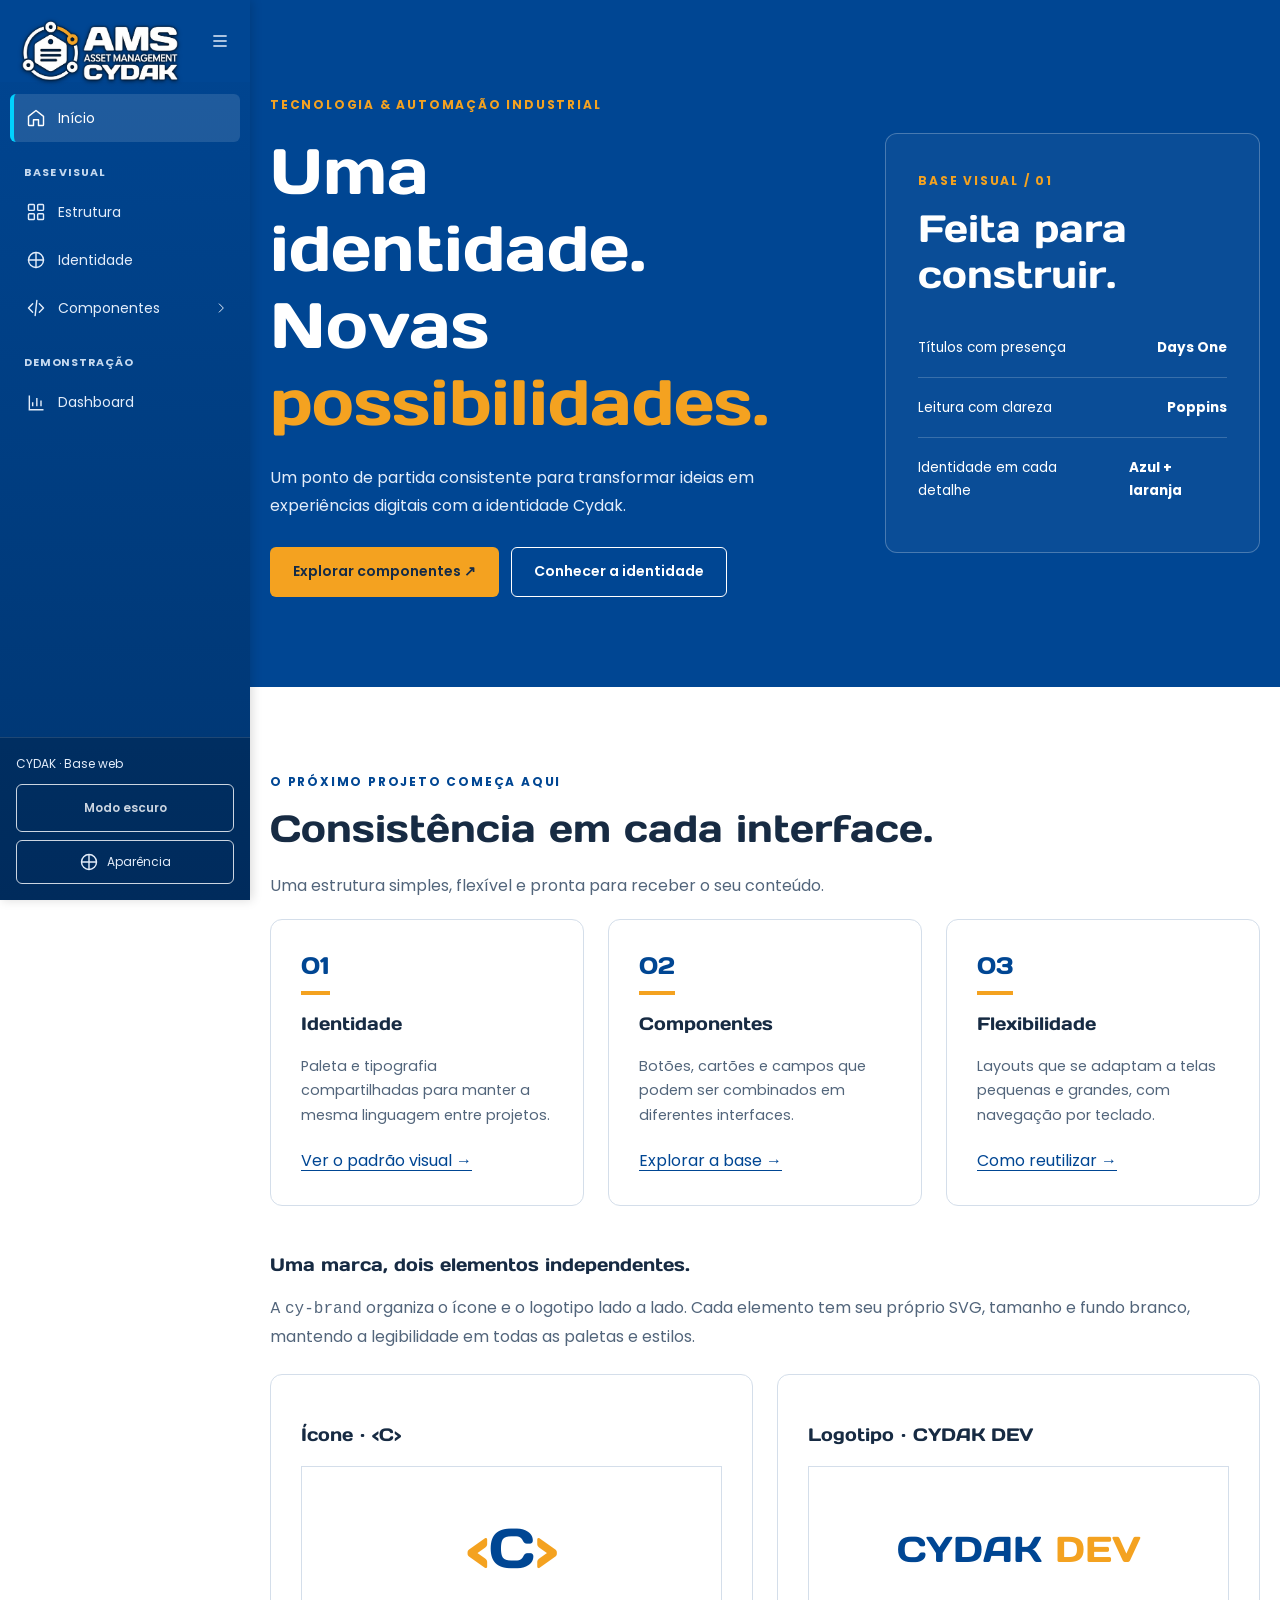
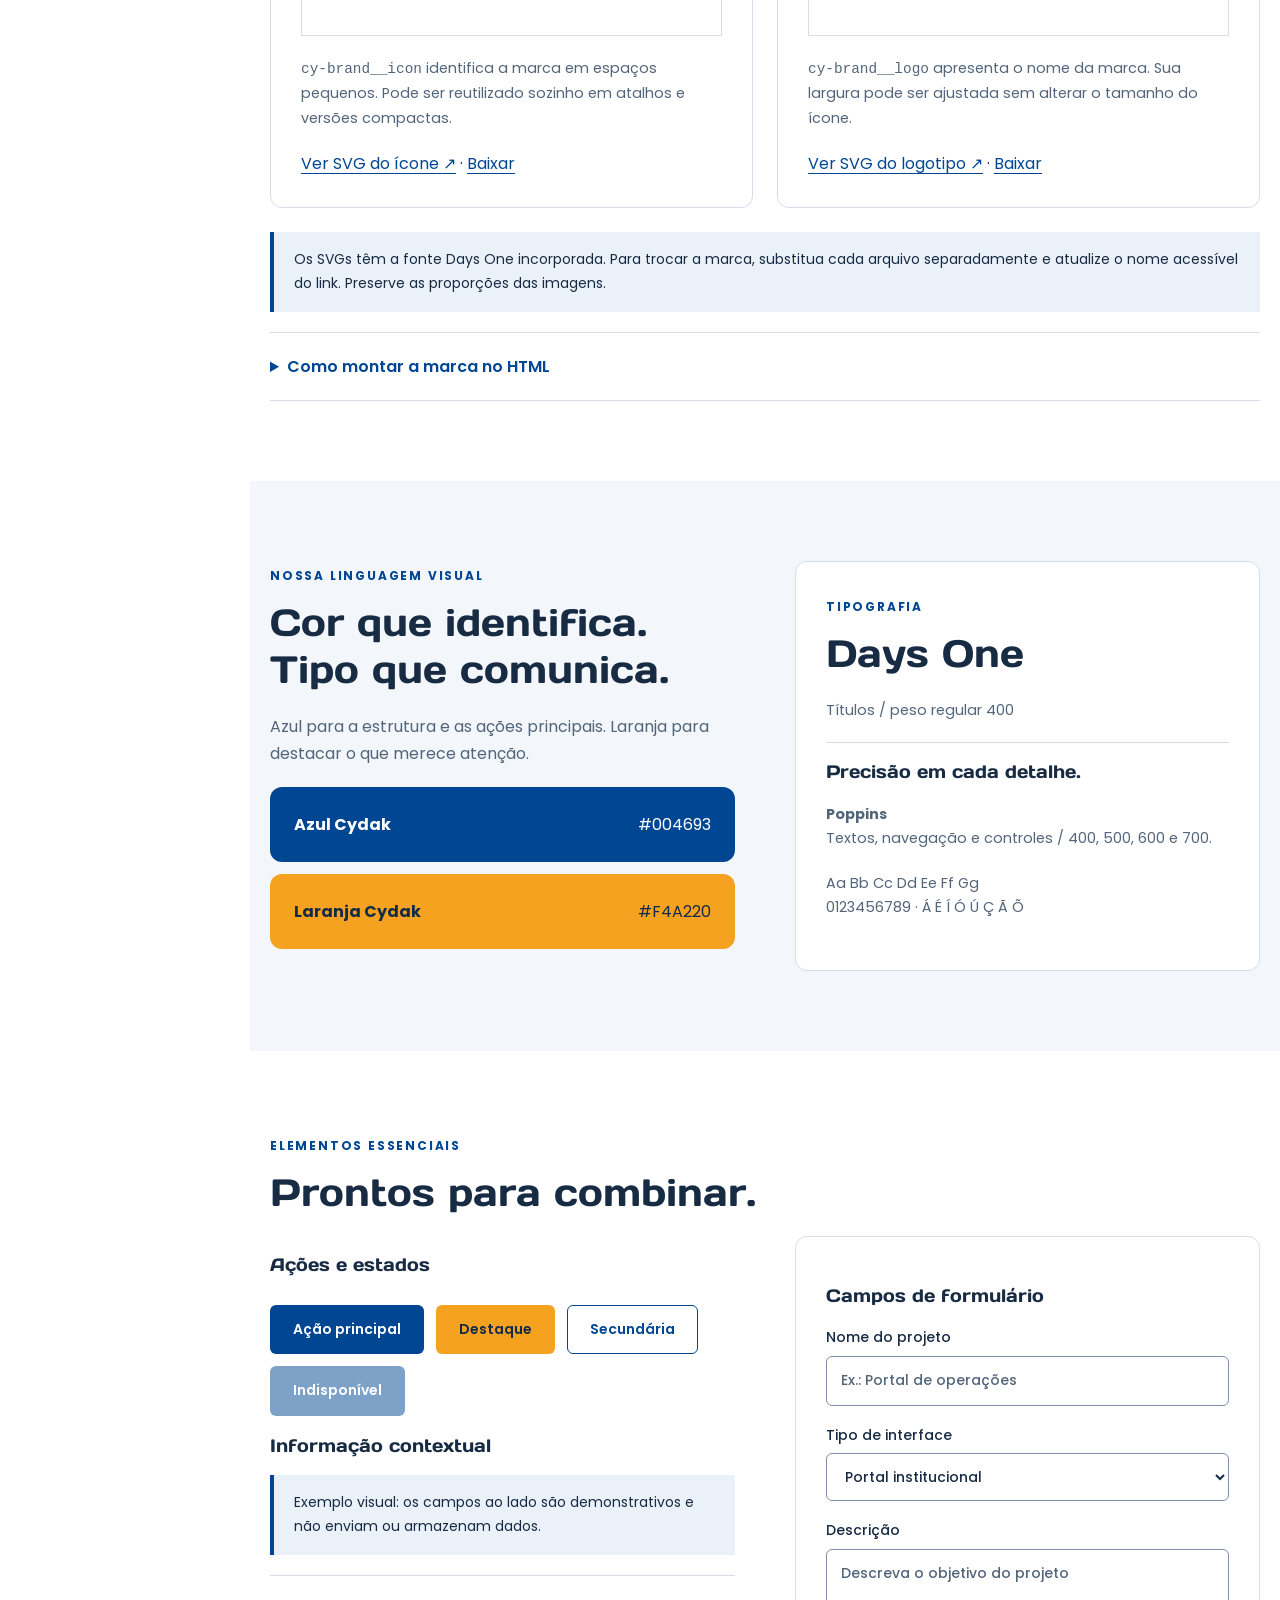
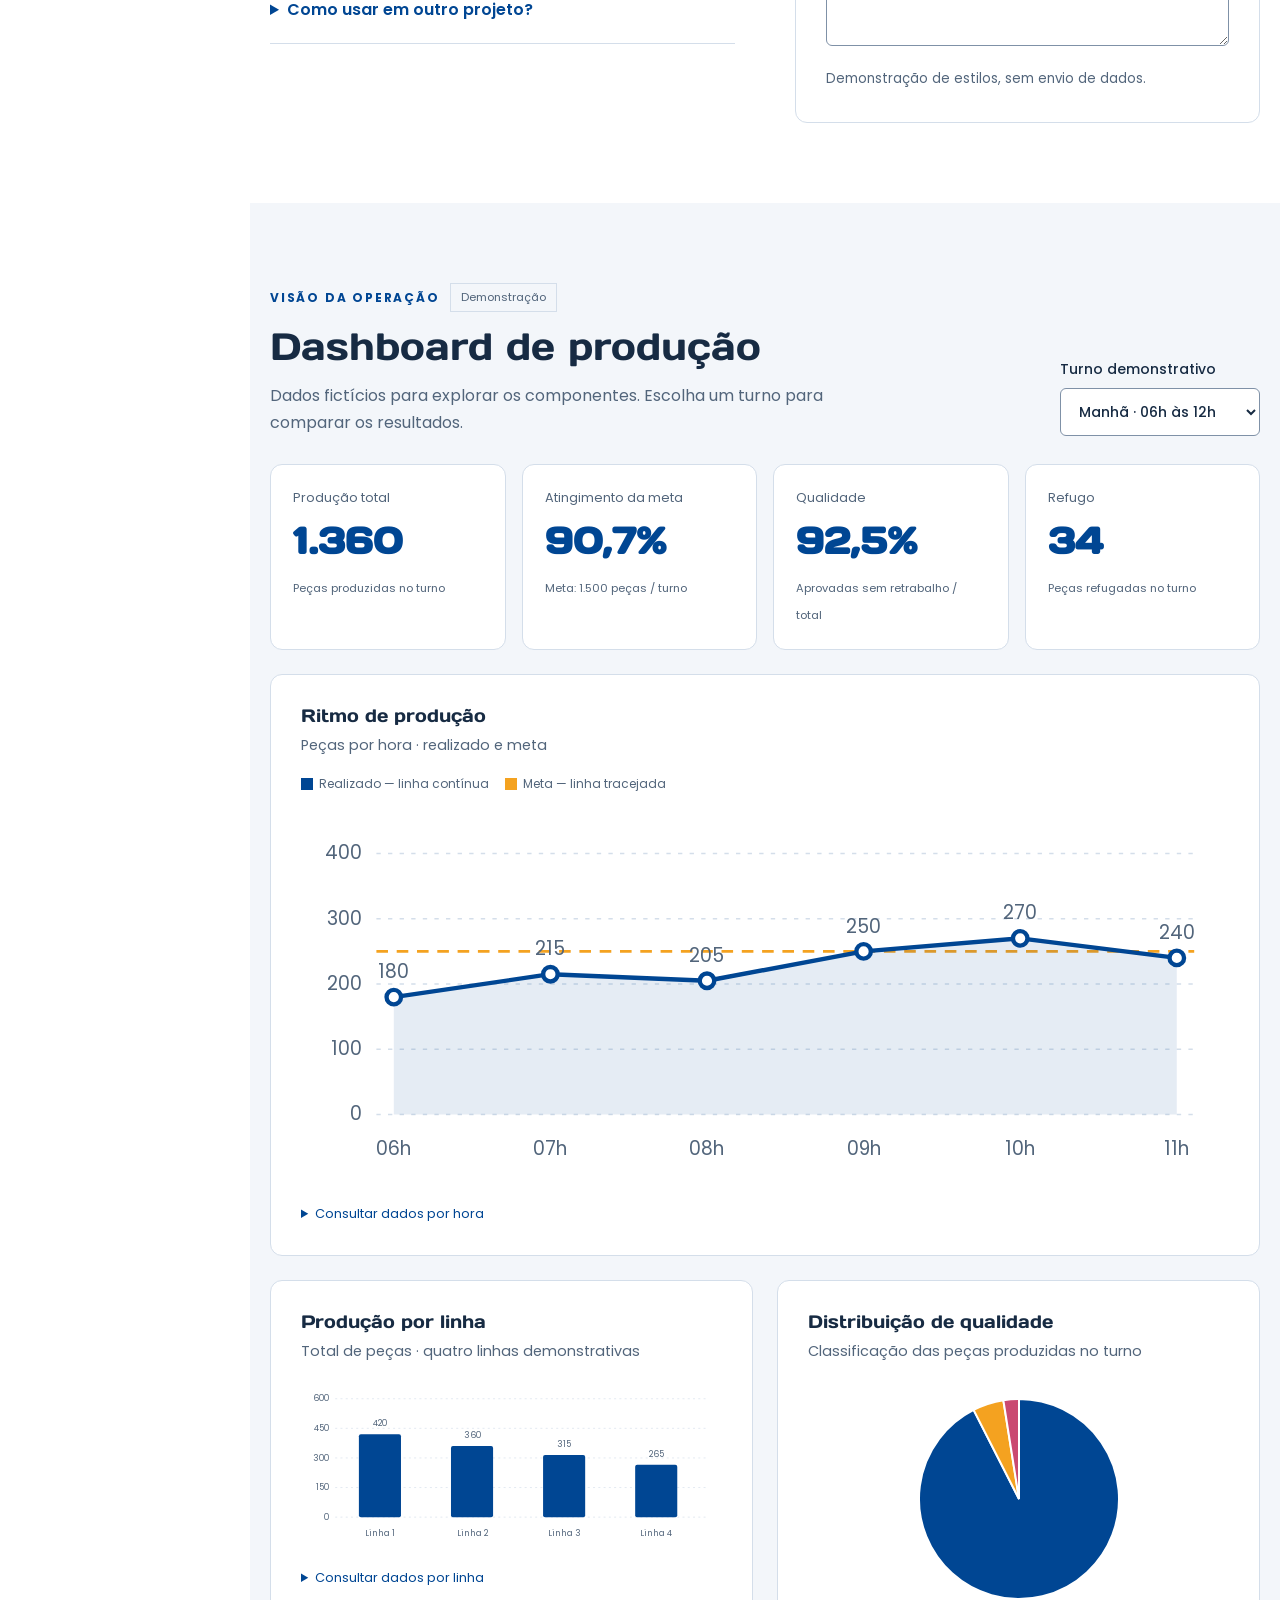
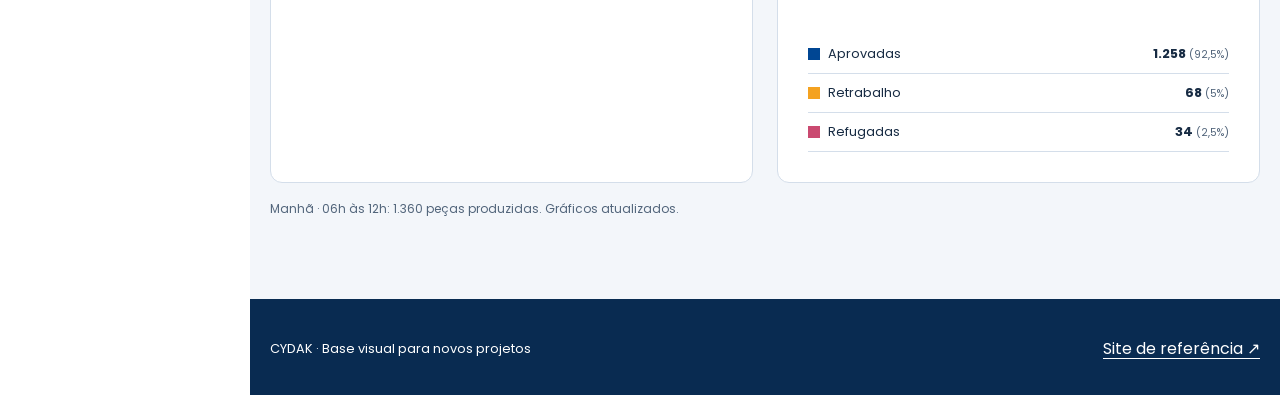
==== commit 8c0c9930: "Incluído a opção de escolher logos para o sistema de gestão de ativos" ====
--- a/index.html
+++ b/index.html
@@ -16,10 +16,19 @@
   <script src="assets/js/dashboard.js" defer></script>
 </head>
 <body>
+  <svg class="cy-filter-definitions" width="0" height="0" aria-hidden="true" focusable="false">
+    <filter id="cy-logo-dark" color-interpolation-filters="sRGB">
+      <feColorMatrix type="matrix" values="
+        -0.045 0 0 0 1
+        -0.381 0 0 0 1
+        -0.914 0 0 0 1
+         0     0 0 1 0"/>
+    </filter>
+  </svg>
   <a class="cy-skip" href="#conteudo">Ir para o conteúdo</a>
   <div class="cy-app">
   <aside class="cy-sidebar" aria-label="Menu lateral">
-    <div class="cy-sidebar__brand"><a class="cy-brand" href="#conteudo" aria-label="Cydak Dev — início"><span class="cy-brand__icon"><img src="assets/brand/icone-c.svg" alt="" width="512" height="512"></span><span class="cy-brand__logo"><img src="assets/brand/cydak-dev.svg" alt="" width="1000" height="180"></span></a><button class="cy-sidebar__toggle" type="button" aria-controls="menu-lateral" aria-expanded="true" aria-label="Recolher menu" title="Recolher menu" hidden><svg class="cy-sidebar__icon" viewBox="0 0 24 24" fill="none" stroke="currentColor" stroke-width="2" aria-hidden="true"><path d="M4 6h16M4 12h16M4 18h16"/></svg></button></div>
+    <div class="cy-sidebar__brand"><a class="cy-brand cy-brand--ams" href="#conteudo" aria-label="CYDAK AMS — início"><span class="cy-brand__selected"><img data-brand-image src="assets/brand/ams/ams-gestao-ativos.png" alt="" width="1906" height="825"></span></a><button class="cy-sidebar__toggle" type="button" aria-controls="menu-lateral" aria-expanded="true" aria-label="Recolher menu" title="Recolher menu" hidden><svg class="cy-sidebar__icon" viewBox="0 0 24 24" fill="none" stroke="currentColor" stroke-width="2" aria-hidden="true"><path d="M4 6h16M4 12h16M4 18h16"/></svg></button></div>
     <nav class="cy-sidebar__nav" id="menu-lateral" aria-label="Navegação principal"><a class="cy-sidebar__link" href="#conteudo" title="Início"><svg class="cy-sidebar__icon" viewBox="0 0 24 24" fill="none" stroke="currentColor" stroke-width="1.7" stroke-linecap="round" stroke-linejoin="round" aria-hidden="true"><path d="m3 10 9-7 9 7v10a1 1 0 0 1-1 1h-5v-7H9v7H4a1 1 0 0 1-1-1Z"/></svg><span class="cy-sidebar__label">Início</span></a><p class="cy-sidebar__section">Base visual</p><a class="cy-sidebar__link" href="#estrutura" title="Estrutura"><svg class="cy-sidebar__icon" viewBox="0 0 24 24" fill="none" stroke="currentColor" stroke-width="1.7" stroke-linecap="round" stroke-linejoin="round" aria-hidden="true"><rect x="3" y="3" width="7" height="7" rx="1"/><rect x="14" y="3" width="7" height="7" rx="1"/><rect x="3" y="14" width="7" height="7" rx="1"/><rect x="14" y="14" width="7" height="7" rx="1"/></svg><span class="cy-sidebar__label">Estrutura</span></a><a class="cy-sidebar__link" href="#identidade" title="Identidade"><svg class="cy-sidebar__icon" viewBox="0 0 24 24" fill="none" stroke="currentColor" stroke-width="1.7" stroke-linecap="round" stroke-linejoin="round" aria-hidden="true"><circle cx="12" cy="12" r="9"/><path d="M12 3v18M3 12h18"/></svg><span class="cy-sidebar__label">Identidade</span></a><details class="cy-sidebar__group"><summary title="Componentes"><svg class="cy-sidebar__icon" viewBox="0 0 24 24" fill="none" stroke="currentColor" stroke-width="1.7" stroke-linecap="round" stroke-linejoin="round" aria-hidden="true"><path d="m8 7-5 5 5 5m8-10 5 5-5 5m-3-14-2 18"/></svg><span class="cy-sidebar__label">Componentes</span><svg class="cy-sidebar__icon" viewBox="0 0 24 24" fill="none" stroke="currentColor" stroke-width="1.7" stroke-linecap="round" stroke-linejoin="round" aria-hidden="true"><path d="m9 5 7 7-7 7"/></svg></summary><div class="cy-sidebar__submenu"><a class="cy-sidebar__link" href="#componentes" title="Visão geral"><svg class="cy-sidebar__icon" viewBox="0 0 24 24" fill="none" stroke="currentColor" stroke-width="1.7" stroke-linecap="round" stroke-linejoin="round" aria-hidden="true"><rect x="3" y="3" width="7" height="7" rx="1"/><rect x="14" y="3" width="7" height="7" rx="1"/><rect x="3" y="14" width="7" height="7" rx="1"/><rect x="14" y="14" width="7" height="7" rx="1"/></svg><span class="cy-sidebar__label">Visão geral</span></a><a class="cy-sidebar__link" href="#uso" title="Como reutilizar"><svg class="cy-sidebar__icon" viewBox="0 0 24 24" fill="none" stroke="currentColor" stroke-width="1.7" stroke-linecap="round" stroke-linejoin="round" aria-hidden="true"><path d="M12 5v16M3 3l9 2 9-2v16l-9 2-9-2Z"/></svg><span class="cy-sidebar__label">Como reutilizar</span></a></div></details><p class="cy-sidebar__section">Demonstração</p><a class="cy-sidebar__link" href="#dashboard" title="Dashboard"><svg class="cy-sidebar__icon" viewBox="0 0 24 24" fill="none" stroke="currentColor" stroke-width="1.7" aria-hidden="true"><path d="M4 3v17h17M8 16v-5m5 5V6m5 10V9"/></svg><span class="cy-sidebar__label">Dashboard</span></a></nav>
     <div class="cy-sidebar__footer"><span class="cy-sidebar__caption">CYDAK · Base web</span><button class="cy-button cy-button--outline cy-theme-toggle" type="button" data-theme-toggle hidden>Modo escuro</button><button class="cy-appearance-open" type="button" data-appearance-open aria-haspopup="dialog" aria-controls="aparencia" aria-label="Personalizar aparência" title="Personalizar aparência" hidden><svg class="cy-sidebar__icon" viewBox="0 0 24 24" fill="none" stroke="currentColor" stroke-width="1.7" aria-hidden="true"><circle cx="12" cy="12" r="9"/><path d="M12 3v18M3 12h18"/></svg><span>Aparência</span></button></div>
   </aside>
--- a/assets/css/sidebar.css
+++ b/assets/css/sidebar.css
@@ -2,8 +2,11 @@
 .cy-app { display: flex; min-height: 100vh; }
 .cy-app__content { flex: 1; min-width: 0; }
 .cy-sidebar { flex: 0 0 250px; width: 250px; height: 100vh; height: 100dvh; position: sticky; top: 0; display: flex; flex-direction: column; background: linear-gradient(180deg, #004693, #003570); color: #e3edfa; box-shadow: 2px 0 10px #00000026; z-index: 5; transition: width .3s ease, flex-basis .3s ease; }
-.cy-sidebar__brand { display: flex; align-items: center; justify-content: space-between; gap: 8px; padding: 12px; min-height: 72px; background: #004693; }
+.cy-sidebar__brand { display: flex; align-items: center; justify-content: space-between; gap: 8px; padding: 10px 12px; min-height: 82px; background: #004693; }
 .cy-sidebar .cy-brand { gap: 6px; }
+.cy-sidebar .cy-brand--ams { min-width: 0; flex: 1; }
+.cy-brand__selected { display: grid; place-items: center; width: 176px; height: 62px; min-width: 0; overflow: visible; padding: 5px; background: transparent; }
+.cy-brand__selected img { display: block; width: auto; height: auto; max-width: 100%; max-height: 100%; object-fit: contain; }
 .cy-sidebar .cy-brand__icon { width: 36px; height: 36px; }
 .cy-sidebar .cy-brand__logo { width: 120px; min-height: 36px; padding: 6px; }
 .cy-sidebar__toggle { display: grid; place-items: center; flex: none; width: 36px; height: 40px; padding: 0; background: transparent; color: #e3edfa; border: 0; border-radius: 6px; cursor: pointer; }
--- a/assets/css/appearance.css
+++ b/assets/css/appearance.css
@@ -15,7 +15,7 @@
 .cy-appearance-open { display: flex; align-items: center; justify-content: center; gap: 8px; width: 100%; margin-top: 8px; padding: 10px; min-height: 44px; border: 1px solid #cbd5e1; border-radius: 6px; background: transparent; color: #e3edfa; cursor: pointer; font-size: .75rem; }
 .cy-appearance-open:hover { background: #ffffff1f; }
 .cy-appearance-open[hidden] { display: none; }
-.cy-appearance { width: min(800px, calc(100% - 24px)); max-height: calc(100dvh - 24px); padding: 28px; border: 1px solid var(--cy-border); border-radius: 20px; background: var(--cy-card-background); color: var(--cy-ink); box-shadow: 0 24px 80px #00000040; }
+.cy-appearance { width: min(980px, calc(100% - 24px)); max-height: calc(100dvh - 24px); padding: 28px; border: 1px solid var(--cy-border); border-radius: 20px; background: var(--cy-card-background); color: var(--cy-ink); box-shadow: 0 24px 80px #00000040; }
 .cy-appearance::backdrop { background: #06142699; }
 .cy-appearance__heading { display: flex; align-items: flex-start; justify-content: space-between; gap: 16px; }
 .cy-appearance h2 { font-size: 1.8rem; margin-block: 8px 16px; }
@@ -23,6 +23,15 @@
 .cy-appearance__close { width: 44px; height: 44px; flex: none; border: 1px solid var(--cy-border); border-radius: 10px; background: var(--cy-surface); color: var(--cy-ink); font-size: 1.5rem; cursor: pointer; }
 .cy-appearance fieldset { border: 0; padding: 0; margin: 0 0 24px; min-width: 0; }
 .cy-appearance legend { font-size: .875rem; font-weight: 600; margin-bottom: 12px; }
+.cy-appearance__intro { margin: -6px 0 12px; color: var(--cy-muted); }
+.cy-appearance__logos { display: grid; grid-template-columns: repeat(3, minmax(0, 1fr)); gap: 10px; }
+.cy-logo-choice { display: grid; grid-template-rows: 126px auto; gap: 8px; min-width: 0; padding: 10px; border: 2px solid var(--cy-border); border-radius: 12px; background: transparent; color: var(--cy-ink); text-align: left; font-size: .75rem; font-weight: 600; cursor: pointer; }
+.cy-logo-choice:hover { border-color: var(--cy-link); }
+.cy-logo-choice[aria-pressed="true"] { border-color: var(--cy-link); box-shadow: inset 0 0 0 1px var(--cy-link); }
+.cy-logo-choice__preview { display: grid; place-items: center; min-width: 0; min-height: 0; overflow: visible; padding: 10px; background: transparent; }
+.cy-logo-choice img { display: block; width: auto; height: auto; max-width: 100%; max-height: 100%; object-fit: contain; }
+.cy-logo-choice img, .cy-brand__selected img { filter: url(#cy-logo-dark) drop-shadow(0 0 1px #000) drop-shadow(0 1px 2px #0009); }
+.cy-filter-definitions { position: absolute; width: 0; height: 0; overflow: hidden; pointer-events: none; }
 .cy-appearance__palettes { display: grid; grid-template-columns: repeat(2, minmax(0, 1fr)); gap: 10px; }
 .cy-appearance__option { display: flex; align-items: center; gap: 10px; padding: 12px; border: 2px solid var(--cy-border); border-radius: 12px; background: var(--cy-background); color: var(--cy-ink); text-align: left; font-size: .8rem; cursor: pointer; }
 .cy-appearance__option[aria-pressed="true"] { border-color: var(--cy-link); box-shadow: inset 0 0 0 1px var(--cy-link); }
@@ -40,6 +49,7 @@
   .cy-sidebar__footer { flex-wrap: wrap; }
   .cy-appearance-open { width: auto; margin: 0; }
   .cy-appearance { padding: 20px; }
+  .cy-appearance__logos { grid-template-columns: repeat(2, minmax(0, 1fr)); }
 }
 @media (max-width: 360px) {
   .cy-appearance__palettes { grid-template-columns: 1fr; }
